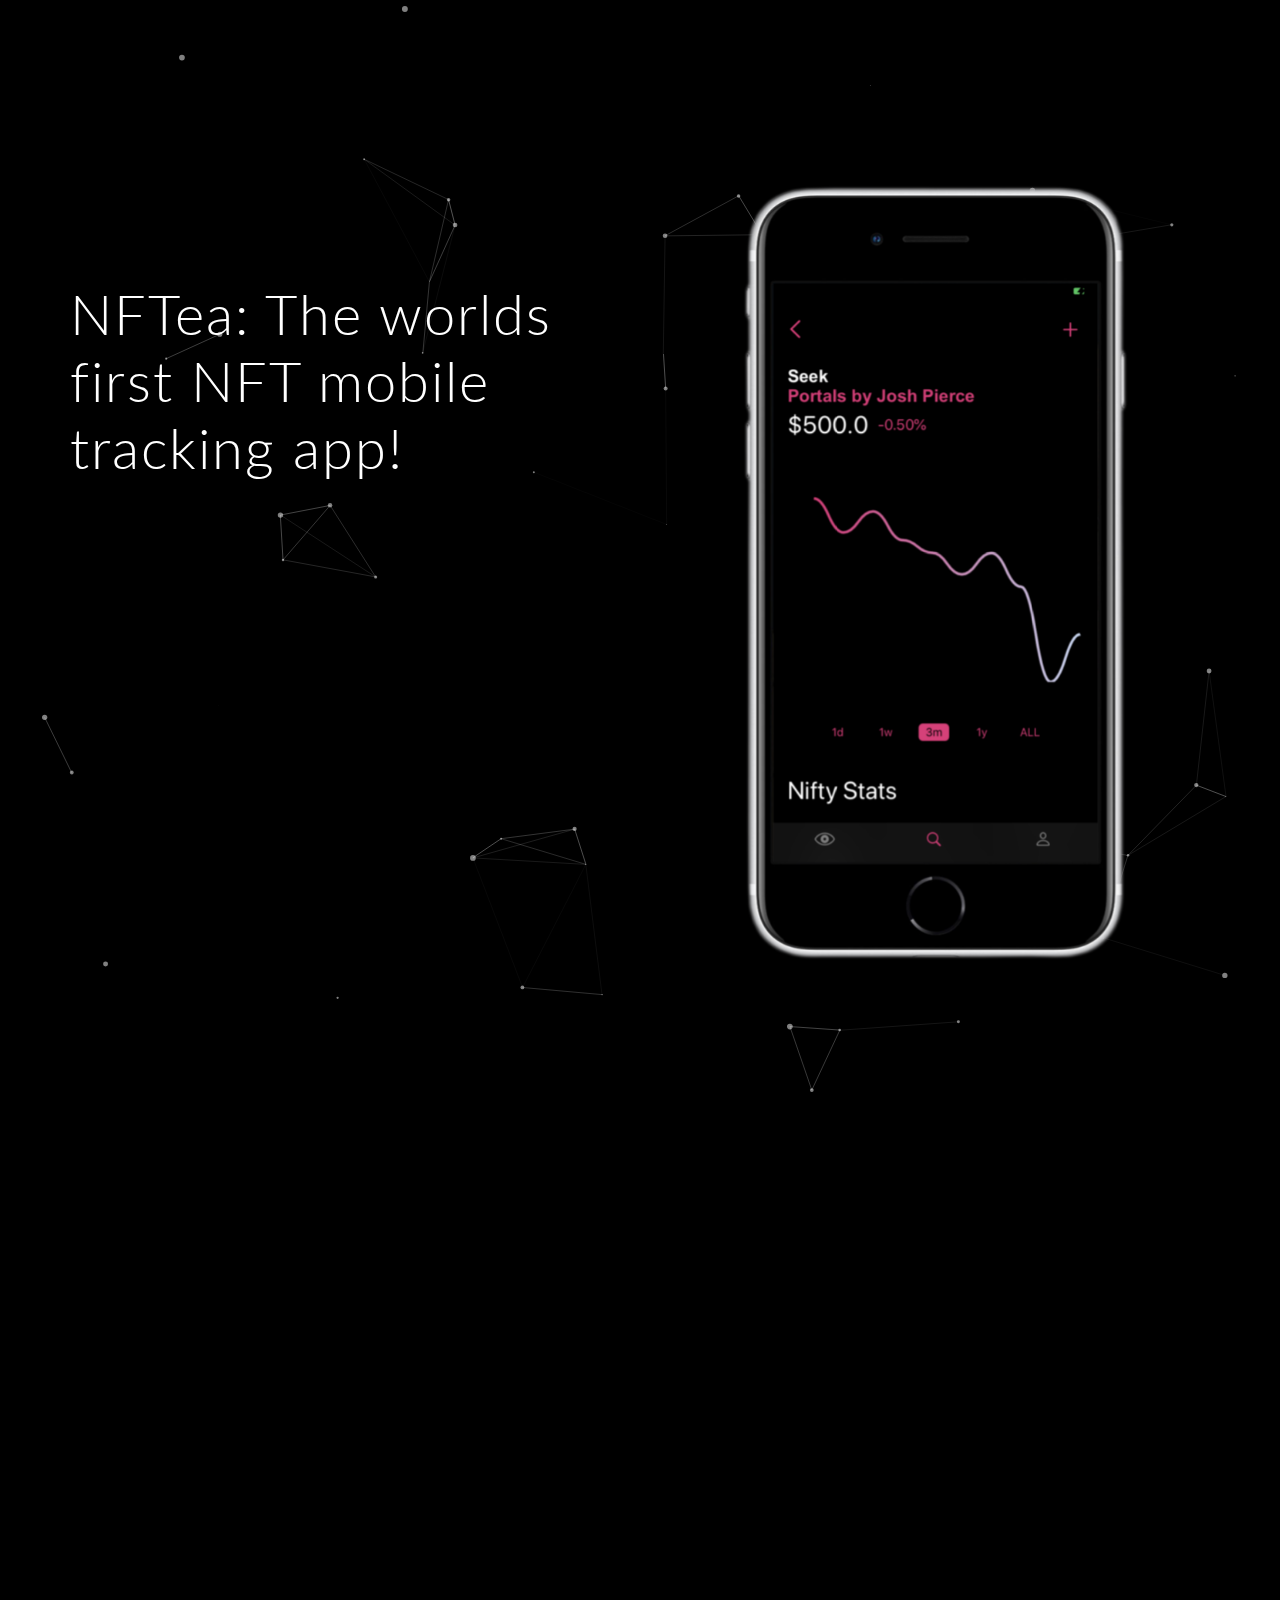
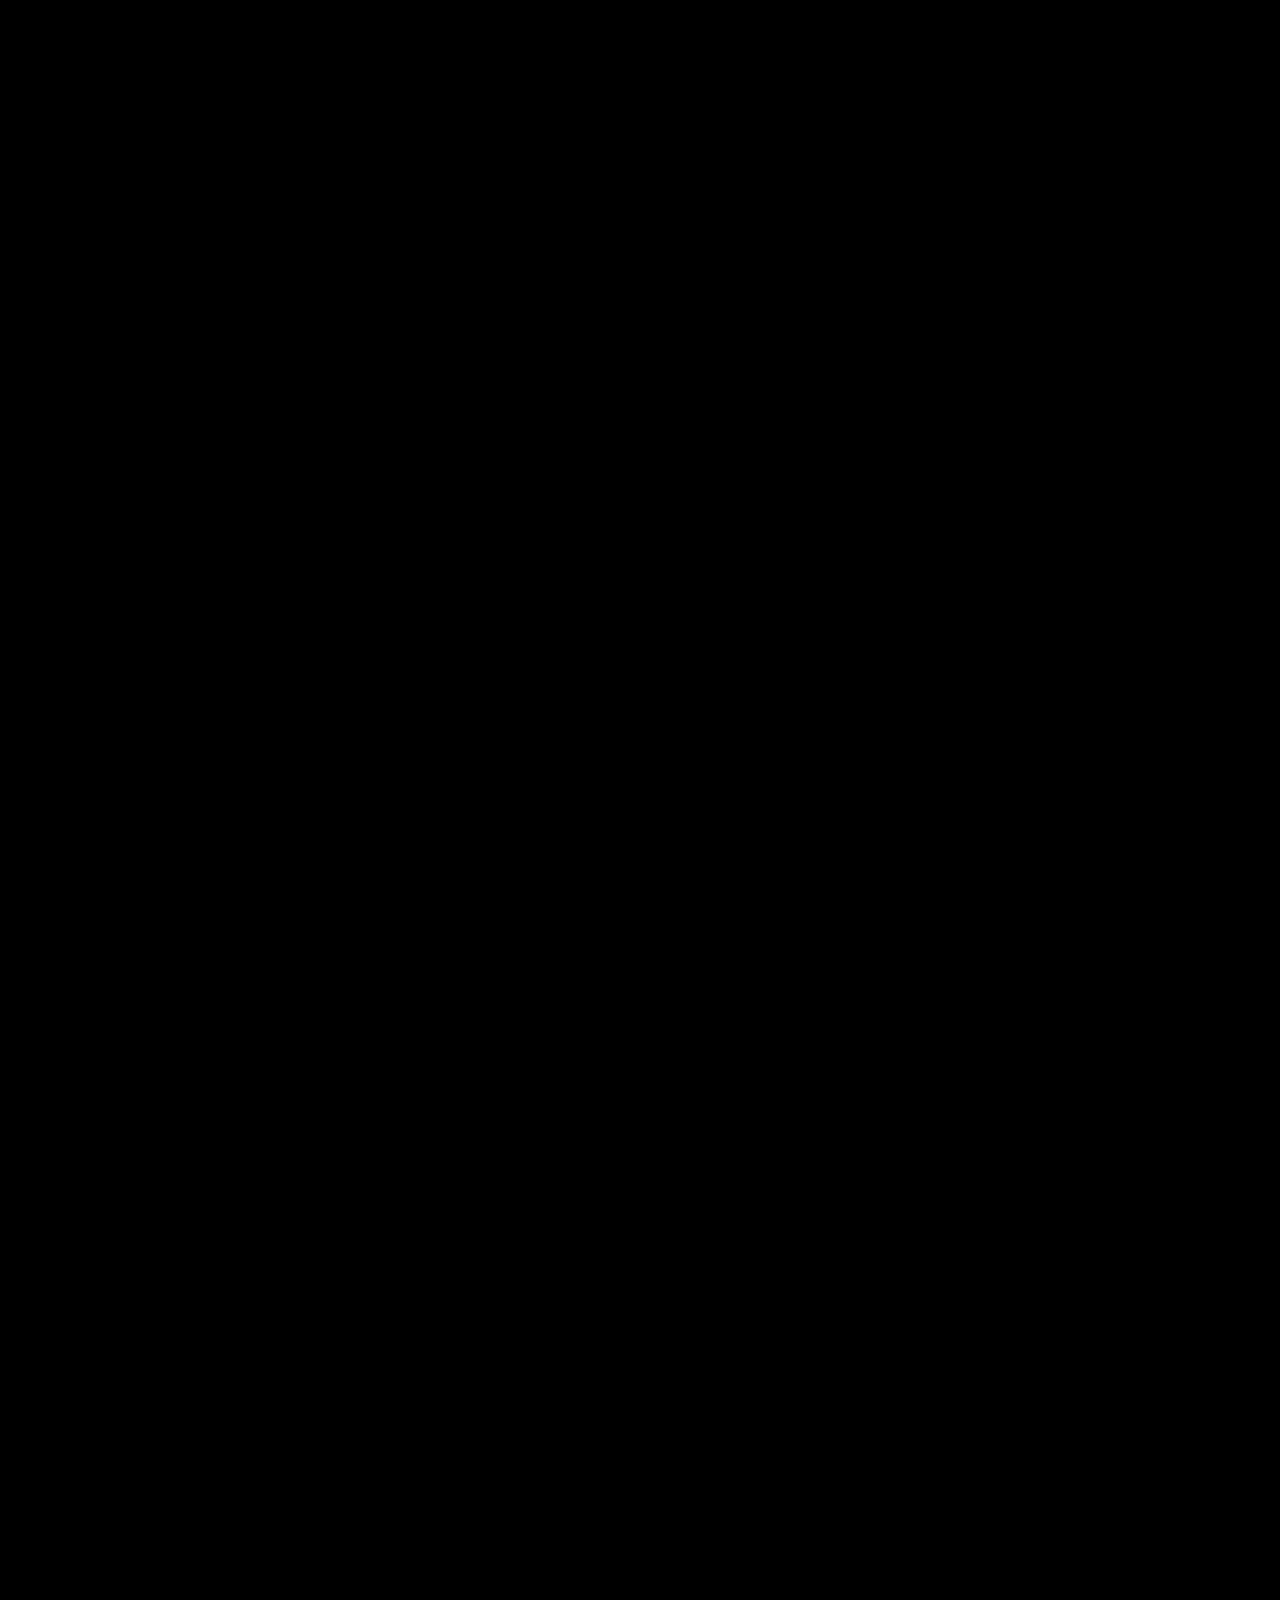
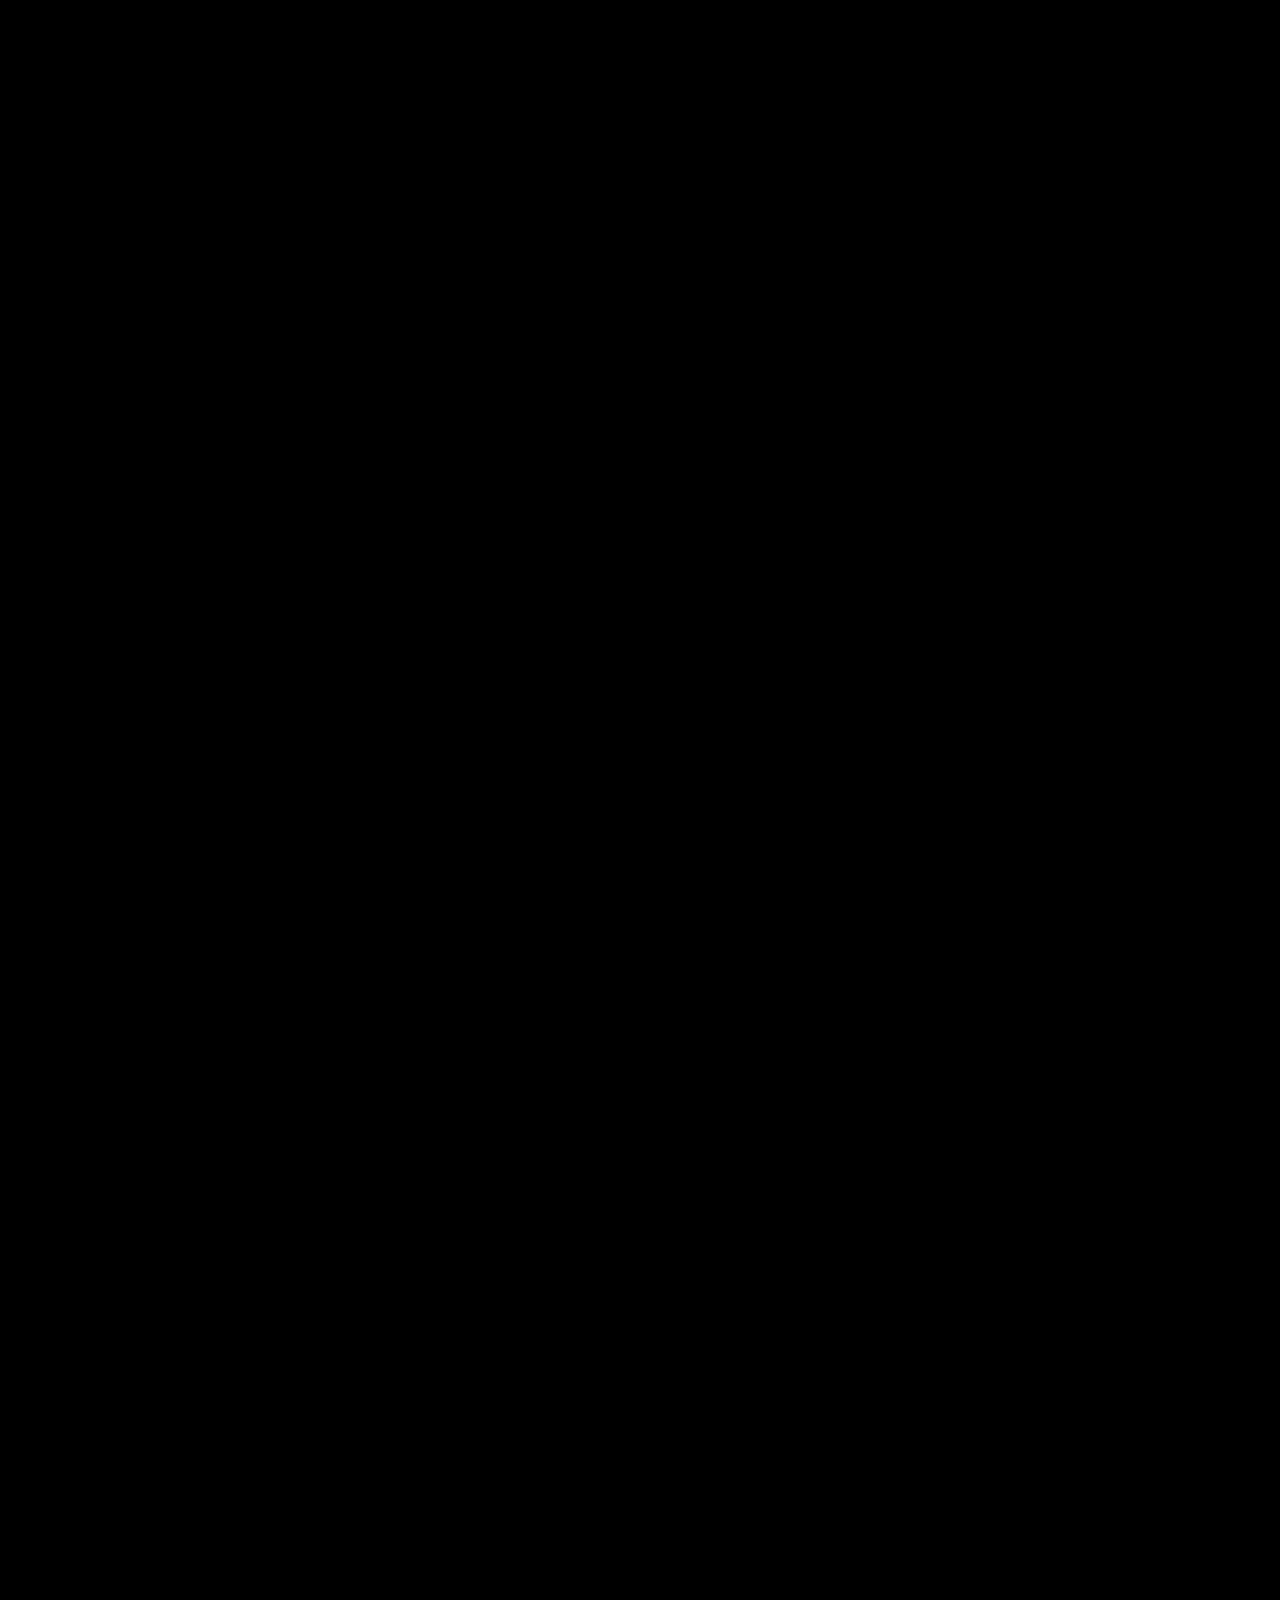
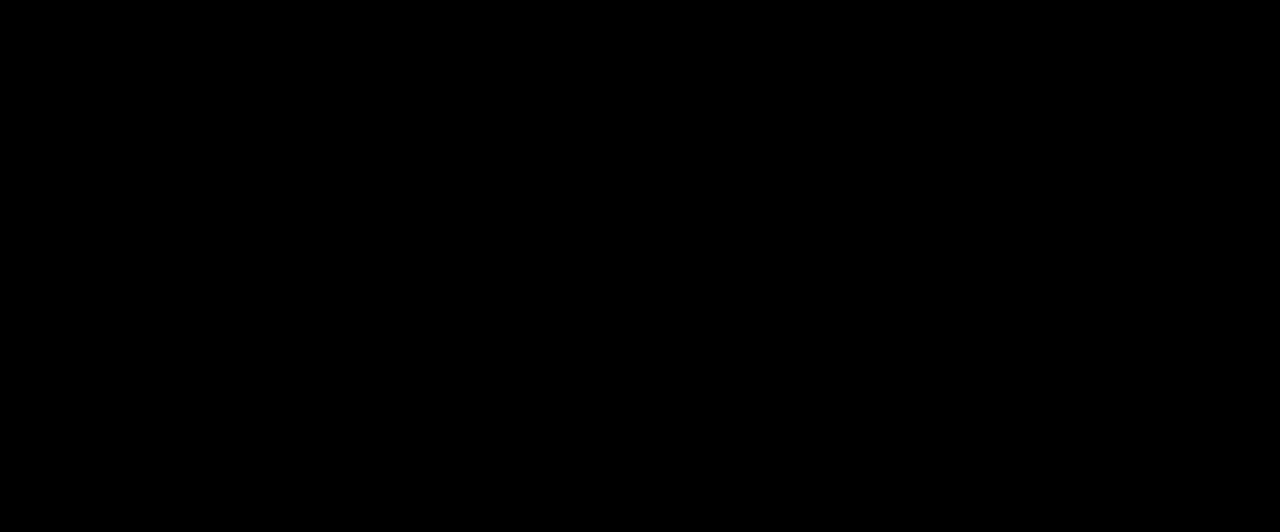
==== index.html @ 682e665e "Initial landing page upload." ====
<!DOCTYPE html>
<html>
	
	<head>
		<meta charset="utf-8">
		<meta http-equiv="X-UA-Compatible" content="IE=edge">
		<meta name="viewport" content="width=device-width, initial-scale=1">
		<!-- The above 3 meta tags *must* come first in the head; any other head content must come *after* these tags -->
		
		<!-- Remove Tap Highlight on Windows Phone IE -->
        <meta name="msapplication-tap-highlight" content="no"/>
		
		<title>NFTea</title>
		 
		<!--======================================================
			CSS Stylesheets
		======================================================-->
		<link rel='stylesheet' type='text/css' href='bootstrap/css/bootstrap.min.css' >
		<link rel='stylesheet' type='text/css' href='css/animate.min.css' >
		<link rel='stylesheet' type='text/css' href='css/ionicons.min.css' >
		<link rel='stylesheet' type='text/css' href='css/linea.css' >
		<link rel='stylesheet' type='text/css' href='css/waves.min.css' >
		<link rel='stylesheet' type='text/css' href='css/owl.carousel.css' >
		<link rel='stylesheet' type='text/css' href='css/magnific-popup.css' >
		<link rel='stylesheet' type='text/css' href='css/style.css' >
	</head>
	
	<body>
		
		<!--======================================================
			Preloader
		======================================================-->
		<div id='preloader' >
			<div class='loader' >
				<img src='img/loader.gif' alt>
			</div> 
		</div>
		
		<!--======================================================
			Navbar
		======================================================-->
		<!-- <nav class='navbar navbar-fixed-top' >
			<div class='container' >
				
				<div class='navbar-header' >
					
					<button type='button' class='navbar-toggle collapsed' data-toggle='collapse' data-target='#nav-collapse' aria-expanded='false'>
						<span class='sr-only' >Toggle navigation</span>
						<span class='icon-bar' ></span>
						<span class='icon-bar' ></span>
						<span class='icon-bar' ></span>
					</button> -->
					
					<!-- <a href='#' class='navbar-brand' >
						<img class='logo-light' src='img/nftealogo.jpg' alt>
						<img class='logo-dark' src='img/nftealogo.jpg' alt>
					</a>
					
				</div>
				
				<div class='collapse navbar-collapse' id='nav-collapse' >
					
					<ul class='nav navbar-nav navbar-right' >
						
						<li class='active'>
							<a href='#intro' data-scroll>Home</a>
						</li>
						
						<li>
							<a href='#features-1' data-scroll>Features</a>
						</li>
						
						<li>
							<a href='#screenshots' data-scroll>Screenshots</a>
						</li>
						
						<li>
							<a href='#pricing' data-scroll>Pricing</a>
						</li>
						
						<li>
							<a href='#download' data-scroll>Download</a>
						</li>
						
						<li>
							<a href='#contact' data-scroll>Contact</a>
						</li>
						
					</ul>
					
				</div>
			</div>
		</nav> -->
		
		
		<!--======================================================
			Intro Section
		======================================================-->
		<section id='intro' class='main-section parallax' data-parallax='scroll' data-image-src='img/bg-main.jpg' >
			
			<!-- Particles Background -->
			<div id='particles' class='particle-bg' ></div>
			
			<div class='container' >
				<div class='row' >
					
					<div class='col-md-6' >
						
						<div class='intro-text' >
							
							<h1 class='wow fadeInUp' data-wow-delay='.2s' >
								NFTea: The worlds first NFT mobile tracking app!
						 	</h1>

						 	
							
						</div>


					</div>
					
					
					<div class='col-md-6' >
						
						<div class='mockup' >
							<img src='img/nfteagraph1.png' class='front wow fadeInDown' data-wow-duration='.7s' data-wow-delay='1.6s' alt>
						</div>
						
					</div>
					
				</div>
			</div>
		</section>
		
		<!--======================================================
			Mockup Section
		======================================================-->
		
		<section id='features-1' class='mockup-section' >
			<div class='container' >
				<div class='row' >
					
					<div class='col-md-7' >
						
						<div class='screens-mockup' >
							<img class='phone wow fadeInUp' data-wow-duration='.8s' data-wow-delay='.2s' src='img/nfteagraph2.png' alt>

						</div>
						
					</div>
					
					<div class='col-md-5' >
						
						<div class='mockup-text' >
														
							<h2 class='wow fadeInUp' data-wow-delay='.4s' >NFT Statistcs</h2>
							
							<p class='wow fadeInUp' data-wow-delay='.6s' >
								 Track the prices of your favorite NFTs 
							</p>
							
							
						</div>
						
					</div>
					
				</div>
			</div>
		</section>
		
		<!--======================================================
			Mockups Section 2
		======================================================-->
		<section id='features-2' class='mockup-section section-2' >
			<div class='container' >
				<div class='row' >
					
					<div class='col-md-7 col-md-push-5' >
						
						<div class='mockup-shadow' >
							<img class='phone wow fadeInDown' data-wow-delay='.2s' data-wow-offset='200' data-wow-duration='1.2s' src='img/nfteawatchlist.png' alt>
						</div>
						
					</div>
					<div class='col-md-5 col-md-pull-7' >
						
						<div class='mockup-text' >
														
							<h2 class='wow fadeInUp' data-wow-delay='.4s' >Watchlist</h2>
							
							<p class='wow fadeInUp' data-wow-delay='.6s' >		
								Add your favorite NFTs to your watchlist , to ensure that you never lose track of them again
							</p>
							
							
						</div>
						
					</div>
				</div>
			</div>
		</section>
		
		<!--======================================================
			Features Section
		======================================================-->
<!-- 				
				<div class='section-header text-center' >
				</div>
				
				<div class='row' >
					
					<div class='col-md-4' >
						<div class='col-features text-right' >
							
							
							
						
							
						</div>
					</div>
					
					<div class='col-md-4' >
						
						<div class='mockup wow fadeInUp' data-wow-delay='.2s' >
						</div>
						
					</div>
					
					<div class='col-md-4' >
						<div class='col-features text-left' >
							
		
							
						
							
						</div>
					</div>
				</div>
			</div>
		</section>
		 -->
		<!--======================================================
			Screenshots Section
		======================================================-->
		<!-- <section id='screenshots' class='screenshots-section' >
			<div class='container' >
				
				<div class='section-header text-center' >
					<h2 class='wow fadeInUp' data-wow-delay='.2s' >Screenshots</h2>
					<p class='wow fadeInUp' data-wow-delay='.4s' >
						Check how this app looks like, it’s modern and cool
					</p>
				</div>
				
				<ul class='screenshots-slider wow fadeInRight' data-wow-delay='.6s' >
					
					<li>
						<figure>
							<img src='img/screens/1.jpg' alt>
							<div class='overlay' >
								<a href='img/screens/1.jpg' class='view-btn' ></a>
							</div>
						</figure>
					</li>
					
					<li>
						<figure>
							<img src='img/screens/2.jpg' alt>
							<div class='overlay' >
								<a href='img/screens/2.jpg' class='view-btn' ></a>
							</div>
						</figure>
					</li>
					
					<li>
						<figure>
							<img src='img/screens/3.jpg' alt>
							<div class='overlay' >
								<a href='img/screens/3.jpg' class='view-btn' ></a>
							</div>
						</figure>
					</li>
					
					<li>
						<figure>
							<img src='img/screens/4.jpg' alt>
							<div class='overlay' >
								<a href='img/screens/4.jpg' class='view-btn' ></a>
							</div>
						</figure>
					</li>
					
					<li>
						<figure>
							<img src='img/screens/5.jpg' alt>
							<div class='overlay' >
								<a href='img/screens/5.jpg' class='view-btn' ></a>
							</div>
						</figure>
					</li>
					
					<li>
						<figure>
							<img src='img/screens/6.jpg' alt>
							<div class='overlay' >
								<a href='img/screens/6.jpg' class='view-btn' ></a>
							</div>
						</figure>
					</li>
					
				</ul>
			</div>
		</section> -->
		
		<!--======================================================
			Video Section
		======================================================-->
		<!-- <section id='video' class='video-section parallax' data-parallax='scroll' data-image-src='img/bg-mockup.jpg' >
			<div class='container' >
				<div class='row' >
					<div class='col-md-4 col-sm-6' >
						
						<div class='watch-video' >
							
							<a href='https://www.youtube.com/watch?v=0pXYp72dwl0' class='play-btn wow bounceIn' data-wow-delay='.2s' >
								<img src='img/play-btn.png' alt>
							</a>
							
							<h4 class='font-alt wow fadeInUp' data-wow-delay='.4s' >Watch Video</h4>
							
							<p class='wow fadeInUp' data-wow-delay='.6s' >
								Lorem ipsum dolor sit amet, consectetur adipisicing elit, sed do eiusmod tempor incididunt ut labore et dolore magna aliqua.
							</p>
						
						</div>
						
					</div>
				</div>
			</div>
		</section>
		 -->
		
		<!--======================================================
			More Features Section
		======================================================-->
		<section id='features-4' class='features-2-section' >
			<div class='container' >
				
				<div class='section-header text-center' >
					<h2 class='wow fadeInUp' data-wow-delay='.2s' >More Features</h2>
					<p class='wow fadeInUp' data-wow-delay='.4s' >We've got a lot of features, here are some more</p>
				</div>
				
				<div class='row' >
					<div class='col-md-4' >
						
						<div class='icon-feature wow fadeInUp' data-wow-delay='.2s' >
						
							
							<div class='content' >
								<h4>NFT directory</h4>
								<p>
									Browse the NFT directory for a complete list of trackable NFTs						
								</p>
							</div>
							
						</div>
						
					</div>
					<div class='col-md-4' >
						
						<div class='icon-feature wow fadeInUp' data-wow-delay='.4s' >
							
						
							
							<div class='content' >
								<h4>NFT Price history</h4>
								<p>
								Using the graph you can view NFT price history since the first time it was minted
								</p>
							</div>
							
						</div>
					</div>
					
					<div class='col-md-4' >
						
						<div class='icon-feature wow fadeInUp' data-wow-delay='.6s' >
							
						
							
							<div class='content' >
								<h4>Account Creation</h4>
								<p>
									In seconds you'll be browsing and viewing your favorite NFTs price data
								</p>
							</div>
							
						</div>
					</div>
				</div>
				
				
				
				<div class='mockup' >
					<img class='shadow wow zoomIn animated' src='img/nftealogo.jpg' alt>
					<img class='phone wow fadeInDown animated' src='img/nftealogo.jpg' alt>
				</div>
				
			</div>
		</section>
		
		<!--======================================================
			Contact Section
		======================================================-->
		<section id='contact' class='contact-section' >
			<div class='container' >
				
				<div class='section-header text-center' >
					<h2 class='wow fadeInUp' data-wow-delay='.2s' >Join the mailing list!</h2>
				</div>
				
				<div class='row' >
					<div class='col-md-8 col-md-offset-2' >
						
						<form id='contact-form' name='contactForm' class='contact-form' data-toggle='validator' >
							
							<div id='contact-form-result' ></div>
							
							<div class='row' >
								<div class='col-md-6' >
									
									<div class='form-group' >
										<input type='text' class='form-control wow fadeInUp' data-wow-delay='.4s' name='name' placeholder='Name' required>
										<div class='help-block with-errors' ></div>
									</div>
								
								</div>
								<div class='col-md-6' >
									
									<div class='form-group' >
										<input type='email' class='form-control wow fadeInUp' data-wow-delay='.5s' name='email' placeholder='Email' required>
										<div class='help-block with-errors' ></div>
									</div>
								
								</div>
							</div>
							
							<div class='form-group' >
								<input type='text' class='form-control wow fadeInUp' data-wow-delay='.6s' name='subject' placeholder='Subject' required>
								<div class='help-block with-errors' ></div>
							</div>
							
							<div class='form-group' >
								<textarea class='form-control wow fadeInUp' data-wow-delay='.8s' name='message' placeholder='Message' rows='5' required></textarea>
								<div class='help-block with-errors' ></div>
							</div>
							
							<div class='form-group text-center' >
								<button type='submit' class='btn-custom wow fadeInUp' data-wow-delay='1s' >
									JOIN
								</button>
							</div>
							
						</form>
					</div>
				</div>
			</div>
		</section>
		

		
		<!--======================================================
			JavaScript Files
		======================================================-->
		<script src='js/jquery.min.js' ></script>
		<script src='bootstrap/js/bootstrap.min.js' ></script>
		<script src='js/jquery.magnific-popup.min.js' ></script>
		<script src='js/jquery.ajaxchimp.min.js' ></script>
		<script src='js/parallax.min.js' ></script>
		<script src='js/particles.min.js' ></script>
		<script src='js/waves.min.js' ></script>
		<script src='js/owl.carousel.min.js' ></script>
		<script src='js/wow.min.js' ></script>
		<script src='js/validator.min.js' ></script>
		<script src='js/smooth-scroll.min.js' ></script>
		<script src='js/script.js' ></script>
	</body>
</html>
---- css/linea.css ----
@charset "UTF-8";

@font-face {
  font-family: "linea";
  src:url("../fonts/linea.eot");
  src:url("../fonts/linea.eot?#iefix") format("embedded-opentype"),
    url("../fonts/linea.woff") format("woff"),
    url("../fonts/linea.ttf") format("truetype"),
    url("../fonts/linea.svg#linea") format("svg");
  font-weight: normal;
  font-style: normal;

}

[data-icon]:before {
  font-family: "linea" !important;
  content: attr(data-icon);
  font-style: normal !important;
  font-weight: normal !important;
  font-variant: normal !important;
  text-transform: none !important;
  speak: none;
  line-height: 1;
  -webkit-font-smoothing: antialiased;
  -moz-osx-font-smoothing: grayscale;
}

[class^="icon-"]:before,
[class*=" icon-"]:before {
  font-family: "linea" !important;
  font-style: normal !important;
  font-weight: normal !important;
  font-variant: normal !important;
  text-transform: none !important;
  speak: none;
  line-height: 1;
  -webkit-font-smoothing: antialiased;
  -moz-osx-font-smoothing: grayscale;
}

.icon-basic-accelerator:before {
  content: "a";
}
.icon-basic-alarm:before {
  content: "b";
}
.icon-basic-anchor:before {
  content: "c";
}
.icon-basic-anticlockwise:before {
  content: "d";
}
.icon-basic-archive:before {
  content: "e";
}
.icon-basic-archive-full:before {
  content: "f";
}
.icon-basic-ban:before {
  content: "g";
}
.icon-basic-battery-charge:before {
  content: "h";
}
.icon-basic-battery-empty:before {
  content: "i";
}
.icon-basic-battery-full:before {
  content: "j";
}
.icon-basic-battery-half:before {
  content: "k";
}
.icon-basic-bolt:before {
  content: "l";
}
.icon-basic-book:before {
  content: "m";
}
.icon-basic-book-pen:before {
  content: "n";
}
.icon-basic-book-pencil:before {
  content: "o";
}
.icon-basic-bookmark:before {
  content: "p";
}
.icon-basic-calculator:before {
  content: "q";
}
.icon-basic-calendar:before {
  content: "r";
}
.icon-basic-cards-diamonds:before {
  content: "s";
}
.icon-basic-cards-hearts:before {
  content: "t";
}
.icon-basic-case:before {
  content: "u";
}
.icon-basic-chronometer:before {
  content: "v";
}
.icon-basic-clessidre:before {
  content: "w";
}
.icon-basic-clock:before {
  content: "x";
}
.icon-basic-clockwise:before {
  content: "y";
}
.icon-basic-cloud:before {
  content: "z";
}
.icon-basic-clubs:before {
  content: "A";
}
.icon-basic-compass:before {
  content: "B";
}
.icon-basic-cup:before {
  content: "C";
}
.icon-basic-diamonds:before {
  content: "D";
}
.icon-basic-display:before {
  content: "E";
}
.icon-basic-download:before {
  content: "F";
}
.icon-basic-exclamation:before {
  content: "G";
}
.icon-basic-eye:before {
  content: "H";
}
.icon-basic-eye-closed:before {
  content: "I";
}
.icon-basic-female:before {
  content: "J";
}
.icon-basic-flag1:before {
  content: "K";
}
.icon-basic-flag2:before {
  content: "L";
}
.icon-basic-floppydisk:before {
  content: "M";
}
.icon-basic-folder:before {
  content: "N";
}
.icon-basic-folder-multiple:before {
  content: "O";
}
.icon-basic-gear:before {
  content: "P";
}
.icon-basic-geolocalize-01:before {
  content: "Q";
}
.icon-basic-geolocalize-05:before {
  content: "R";
}
.icon-basic-globe:before {
  content: "S";
}
.icon-basic-gunsight:before {
  content: "T";
}
.icon-basic-hammer:before {
  content: "U";
}
.icon-basic-headset:before {
  content: "V";
}
.icon-basic-heart:before {
  content: "W";
}
.icon-basic-heart-broken:before {
  content: "X";
}
.icon-basic-helm:before {
  content: "Y";
}
.icon-basic-home:before {
  content: "Z";
}
.icon-basic-info:before {
  content: "0";
}
.icon-basic-ipod:before {
  content: "1";
}
.icon-basic-joypad:before {
  content: "2";
}
.icon-basic-key:before {
  content: "3";
}
.icon-basic-keyboard:before {
  content: "4";
}
.icon-basic-laptop:before {
  content: "5";
}
.icon-basic-life-buoy:before {
  content: "6";
}
.icon-basic-lightbulb:before {
  content: "7";
}
.icon-basic-link:before {
  content: "8";
}
.icon-basic-lock:before {
  content: "9";
}
.icon-basic-lock-open:before {
  content: "!";
}
.icon-basic-magic-mouse:before {
  content: "\"";
}
.icon-basic-magnifier:before {
  content: "#";
}
.icon-basic-magnifier-minus:before {
  content: "$";
}
.icon-basic-magnifier-plus:before {
  content: "%";
}
.icon-basic-mail:before {
  content: "&";
}
.icon-basic-mail-multiple:before {
  content: "'";
}
.icon-basic-mail-open:before {
  content: "(";
}
.icon-basic-mail-open-text:before {
  content: ")";
}
.icon-basic-male:before {
  content: "*";
}
.icon-basic-map:before {
  content: "+";
}
.icon-basic-message:before {
  content: ",";
}
.icon-basic-message-multiple:before {
  content: "-";
}
.icon-basic-message-txt:before {
  content: ".";
}
.icon-basic-mixer2:before {
  content: "/";
}
.icon-basic-mouse:before {
  content: ":";
}
.icon-basic-notebook:before {
  content: ";";
}
.icon-basic-notebook-pen:before {
  content: "<";
}
.icon-basic-notebook-pencil:before {
  content: "=";
}
.icon-basic-paperplane:before {
  content: ">";
}
.icon-basic-pencil-ruler:before {
  content: "?";
}
.icon-basic-pencil-ruler-pen:before {
  content: "@";
}
.icon-basic-photo:before {
  content: "[";
}
.icon-basic-picture:before {
  content: "]";
}
.icon-basic-picture-multiple:before {
  content: "^";
}
.icon-basic-pin1:before {
  content: "_";
}
.icon-basic-pin2:before {
  content: "`";
}
.icon-basic-postcard:before {
  content: "{";
}
.icon-basic-postcard-multiple:before {
  content: "|";
}
.icon-basic-printer:before {
  content: "}";
}
.icon-basic-question:before {
  content: "~";
}
.icon-basic-rss:before {
  content: "\\";
}
.icon-basic-server:before {
  content: "\e000";
}
.icon-basic-server2:before {
  content: "\e001";
}
.icon-basic-server-cloud:before {
  content: "\e002";
}
.icon-basic-server-download:before {
  content: "\e003";
}
.icon-basic-server-upload:before {
  content: "\e004";
}
.icon-basic-settings:before {
  content: "\e005";
}
.icon-basic-share:before {
  content: "\e006";
}
.icon-basic-sheet:before {
  content: "\e007";
}
.icon-basic-sheet-multiple:before {
  content: "\e008";
}
.icon-basic-sheet-pen:before {
  content: "\e009";
}
.icon-basic-sheet-pencil:before {
  content: "\e00a";
}
.icon-basic-sheet-txt:before {
  content: "\e00b";
}
.icon-basic-signs:before {
  content: "\e00c";
}
.icon-basic-smartphone:before {
  content: "\e00d";
}
.icon-basic-spades:before {
  content: "\e00e";
}
.icon-basic-spread:before {
  content: "\e00f";
}
.icon-basic-spread-bookmark:before {
  content: "\e010";
}
.icon-basic-spread-text:before {
  content: "\e011";
}
.icon-basic-spread-text-bookmark:before {
  content: "\e012";
}
.icon-basic-star:before {
  content: "\e013";
}
.icon-basic-tablet:before {
  content: "\e014";
}
.icon-basic-target:before {
  content: "\e015";
}
.icon-basic-todo:before {
  content: "\e016";
}
.icon-basic-todo-pen:before {
  content: "\e017";
}
.icon-basic-todo-pencil:before {
  content: "\e018";
}
.icon-basic-todo-txt:before {
  content: "\e019";
}
.icon-basic-todolist-pen:before {
  content: "\e01a";
}
.icon-basic-todolist-pencil:before {
  content: "\e01b";
}
.icon-basic-trashcan:before {
  content: "\e01c";
}
.icon-basic-trashcan-full:before {
  content: "\e01d";
}
.icon-basic-trashcan-refresh:before {
  content: "\e01e";
}
.icon-basic-trashcan-remove:before {
  content: "\e01f";
}
.icon-basic-upload:before {
  content: "\e020";
}
.icon-basic-usb:before {
  content: "\e021";
}
.icon-basic-video:before {
  content: "\e022";
}
.icon-basic-watch:before {
  content: "\e023";
}
.icon-basic-webpage:before {
  content: "\e024";
}
.icon-basic-webpage-img-txt:before {
  content: "\e025";
}
.icon-basic-webpage-multiple:before {
  content: "\e026";
}
.icon-basic-webpage-txt:before {
  content: "\e027";
}
.icon-basic-world:before {
  content: "\e028";
}
.icon-ecommerce-bag:before {
  content: "\e029";
}
.icon-ecommerce-bag-check:before {
  content: "\e02a";
}
.icon-ecommerce-bag-cloud:before {
  content: "\e02b";
}
.icon-ecommerce-bag-download:before {
  content: "\e02c";
}
.icon-ecommerce-bag-minus:before {
  content: "\e02d";
}
.icon-ecommerce-bag-plus:before {
  content: "\e02e";
}
.icon-ecommerce-bag-refresh:before {
  content: "\e02f";
}
.icon-ecommerce-bag-remove:before {
  content: "\e030";
}
.icon-ecommerce-bag-search:before {
  content: "\e031";
}
.icon-ecommerce-bag-upload:before {
  content: "\e032";
}
.icon-ecommerce-banknote:before {
  content: "\e033";
}
.icon-ecommerce-banknotes:before {
  content: "\e034";
}
.icon-ecommerce-basket:before {
  content: "\e035";
}
.icon-ecommerce-basket-check:before {
  content: "\e036";
}
.icon-ecommerce-basket-cloud:before {
  content: "\e037";
}
.icon-ecommerce-basket-download:before {
  content: "\e038";
}
.icon-ecommerce-basket-minus:before {
  content: "\e039";
}
.icon-ecommerce-basket-plus:before {
  content: "\e03a";
}
.icon-ecommerce-basket-refresh:before {
  content: "\e03b";
}
.icon-ecommerce-basket-remove:before {
  content: "\e03c";
}
.icon-ecommerce-basket-search:before {
  content: "\e03d";
}
.icon-ecommerce-basket-upload:before {
  content: "\e03e";
}
.icon-ecommerce-bath:before {
  content: "\e03f";
}
.icon-ecommerce-cart:before {
  content: "\e040";
}
.icon-ecommerce-cart-check:before {
  content: "\e041";
}
.icon-ecommerce-cart-cloud:before {
  content: "\e042";
}
.icon-ecommerce-cart-content:before {
  content: "\e043";
}
.icon-ecommerce-cart-download:before {
  content: "\e044";
}
.icon-ecommerce-cart-minus:before {
  content: "\e045";
}
.icon-ecommerce-cart-plus:before {
  content: "\e046";
}
.icon-ecommerce-cart-refresh:before {
  content: "\e047";
}
.icon-ecommerce-cart-remove:before {
  content: "\e048";
}
.icon-ecommerce-cart-search:before {
  content: "\e049";
}
.icon-ecommerce-cart-upload:before {
  content: "\e04a";
}
.icon-ecommerce-cent:before {
  content: "\e04b";
}
.icon-ecommerce-colon:before {
  content: "\e04c";
}
.icon-ecommerce-creditcard:before {
  content: "\e04d";
}
.icon-ecommerce-diamond:before {
  content: "\e04e";
}
.icon-ecommerce-dollar:before {
  content: "\e04f";
}
.icon-ecommerce-euro:before {
  content: "\e050";
}
.icon-ecommerce-franc:before {
  content: "\e051";
}
.icon-ecommerce-gift:before {
  content: "\e052";
}
.icon-ecommerce-graph1:before {
  content: "\e053";
}
.icon-ecommerce-graph2:before {
  content: "\e054";
}
.icon-ecommerce-graph3:before {
  content: "\e055";
}
.icon-ecommerce-graph-decrease:before {
  content: "\e056";
}
.icon-ecommerce-graph-increase:before {
  content: "\e057";
}
.icon-ecommerce-guarani:before {
  content: "\e058";
}
.icon-ecommerce-kips:before {
  content: "\e059";
}
.icon-ecommerce-lira:before {
  content: "\e05a";
}
.icon-ecommerce-megaphone:before {
  content: "\e05b";
}
.icon-ecommerce-money:before {
  content: "\e05c";
}
.icon-ecommerce-naira:before {
  content: "\e05d";
}
.icon-ecommerce-pesos:before {
  content: "\e05e";
}
.icon-ecommerce-pound:before {
  content: "\e05f";
}
.icon-ecommerce-receipt:before {
  content: "\e060";
}
.icon-ecommerce-receipt-bath:before {
  content: "\e061";
}
.icon-ecommerce-receipt-cent:before {
  content: "\e062";
}
.icon-ecommerce-receipt-dollar:before {
  content: "\e063";
}
.icon-ecommerce-receipt-euro:before {
  content: "\e064";
}
.icon-ecommerce-receipt-franc:before {
  content: "\e065";
}
.icon-ecommerce-receipt-guarani:before {
  content: "\e066";
}
.icon-ecommerce-receipt-kips:before {
  content: "\e067";
}
.icon-ecommerce-receipt-lira:before {
  content: "\e068";
}
.icon-ecommerce-receipt-naira:before {
  content: "\e069";
}
.icon-ecommerce-receipt-pesos:before {
  content: "\e06a";
}
.icon-ecommerce-receipt-pound:before {
  content: "\e06b";
}
.icon-ecommerce-receipt-rublo:before {
  content: "\e06c";
}
.icon-ecommerce-receipt-rupee:before {
  content: "\e06d";
}
.icon-ecommerce-receipt-tugrik:before {
  content: "\e06e";
}
.icon-ecommerce-receipt-won:before {
  content: "\e06f";
}
.icon-ecommerce-receipt-yen:before {
  content: "\e070";
}
.icon-ecommerce-receipt-yen2:before {
  content: "\e071";
}
.icon-ecommerce-recept-colon:before {
  content: "\e072";
}
.icon-ecommerce-rublo:before {
  content: "\e073";
}
.icon-ecommerce-rupee:before {
  content: "\e074";
}
.icon-ecommerce-safe:before {
  content: "\e075";
}
.icon-ecommerce-sale:before {
  content: "\e076";
}
.icon-ecommerce-sales:before {
  content: "\e077";
}
.icon-ecommerce-ticket:before {
  content: "\e078";
}
.icon-ecommerce-tugriks:before {
  content: "\e079";
}
.icon-ecommerce-wallet:before {
  content: "\e07a";
}
.icon-ecommerce-won:before {
  content: "\e07b";
}
.icon-ecommerce-yen:before {
  content: "\e07c";
}
.icon-ecommerce-yen2:before {
  content: "\e07d";
}
.icon-music-beginning-button:before {
  content: "\e029";
}
.icon-music-bell:before {
  content: "\e02a";
}
.icon-music-cd:before {
  content: "\e02b";
}
.icon-music-diapason:before {
  content: "\e02c";
}
.icon-music-eject-button:before {
  content: "\e02d";
}
.icon-music-end-button:before {
  content: "\e02e";
}
.icon-music-fastforward-button:before {
  content: "\e02f";
}
.icon-music-headphones:before {
  content: "\e030";
}
.icon-music-ipod:before {
  content: "\e031";
}
.icon-music-loudspeaker:before {
  content: "\e032";
}
.icon-music-microphone:before {
  content: "\e033";
}
.icon-music-microphone-old:before {
  content: "\e034";
}
.icon-music-mixer:before {
  content: "\e035";
}
.icon-music-mute:before {
  content: "\e036";
}
.icon-music-note-multiple:before {
  content: "\e037";
}
.icon-music-note-single:before {
  content: "\e038";
}
.icon-music-pause-button:before {
  content: "\e039";
}
.icon-music-play-button:before {
  content: "\e03a";
}
.icon-music-playlist:before {
  content: "\e03b";
}
.icon-music-radio-ghettoblaster:before {
  content: "\e03c";
}
.icon-music-radio-portable:before {
  content: "\e03d";
}
.icon-music-record:before {
  content: "\e03e";
}
.icon-music-recordplayer:before {
  content: "\e03f";
}
.icon-music-repeat-button:before {
  content: "\e040";
}
.icon-music-rewind-button:before {
  content: "\e041";
}
.icon-music-shuffle-button:before {
  content: "\e042";
}
.icon-music-stop-button:before {
  content: "\e043";
}
.icon-music-tape:before {
  content: "\e044";
}
.icon-music-volume-down:before {
  content: "\e045";
}
.icon-music-volume-up:before {
  content: "\e046";
}
.icon-ecommerce-bag:before {
  content: "\e047";
}
.icon-ecommerce-bag-check:before {
  content: "\e048";
}
.icon-ecommerce-bag-cloud:before {
  content: "\e049";
}
.icon-ecommerce-bag-download:before {
  content: "\e04a";
}
.icon-ecommerce-bag-minus:before {
  content: "\e04b";
}
.icon-ecommerce-bag-plus:before {
  content: "\e04c";
}
.icon-ecommerce-bag-refresh:before {
  content: "\e04d";
}
.icon-ecommerce-bag-remove:before {
  content: "\e04e";
}
.icon-ecommerce-bag-search:before {
  content: "\e04f";
}
.icon-ecommerce-bag-upload:before {
  content: "\e050";
}
.icon-ecommerce-banknote:before {
  content: "\e051";
}
.icon-ecommerce-banknotes:before {
  content: "\e052";
}
.icon-ecommerce-basket:before {
  content: "\e053";
}
.icon-ecommerce-basket-check:before {
  content: "\e054";
}
.icon-ecommerce-basket-cloud:before {
  content: "\e055";
}
.icon-ecommerce-basket-download:before {
  content: "\e056";
}
.icon-ecommerce-basket-minus:before {
  content: "\e057";
}
.icon-ecommerce-basket-plus:before {
  content: "\e058";
}
.icon-ecommerce-basket-refresh:before {
  content: "\e059";
}
.icon-ecommerce-basket-remove:before {
  content: "\e05a";
}
.icon-ecommerce-basket-search:before {
  content: "\e05b";
}
.icon-ecommerce-basket-upload:before {
  content: "\e05c";
}
.icon-ecommerce-bath:before {
  content: "\e05d";
}
.icon-ecommerce-cart:before {
  content: "\e05e";
}
.icon-ecommerce-cart-check:before {
  content: "\e05f";
}
.icon-ecommerce-cart-cloud:before {
  content: "\e060";
}
.icon-ecommerce-cart-content:before {
  content: "\e061";
}
.icon-ecommerce-cart-download:before {
  content: "\e062";
}
.icon-ecommerce-cart-minus:before {
  content: "\e063";
}
.icon-ecommerce-cart-plus:before {
  content: "\e064";
}
.icon-ecommerce-cart-refresh:before {
  content: "\e065";
}
.icon-ecommerce-cart-remove:before {
  content: "\e066";
}
.icon-ecommerce-cart-search:before {
  content: "\e067";
}
.icon-ecommerce-cart-upload:before {
  content: "\e068";
}
.icon-ecommerce-cent:before {
  content: "\e069";
}
.icon-ecommerce-colon:before {
  content: "\e06a";
}
.icon-ecommerce-creditcard:before {
  content: "\e06b";
}
.icon-ecommerce-diamond:before {
  content: "\e06c";
}
.icon-ecommerce-dollar:before {
  content: "\e06d";
}
.icon-ecommerce-euro:before {
  content: "\e06e";
}
.icon-ecommerce-franc:before {
  content: "\e06f";
}
.icon-ecommerce-gift:before {
  content: "\e070";
}
.icon-ecommerce-graph1:before {
  content: "\e071";
}
.icon-ecommerce-graph2:before {
  content: "\e072";
}
.icon-ecommerce-graph3:before {
  content: "\e073";
}
.icon-ecommerce-graph-decrease:before {
  content: "\e074";
}
.icon-ecommerce-graph-increase:before {
  content: "\e075";
}
.icon-ecommerce-guarani:before {
  content: "\e076";
}
.icon-ecommerce-kips:before {
  content: "\e077";
}
.icon-ecommerce-lira:before {
  content: "\e078";
}
.icon-ecommerce-megaphone:before {
  content: "\e079";
}
.icon-ecommerce-money:before {
  content: "\e07a";
}
.icon-ecommerce-naira:before {
  content: "\e07b";
}
.icon-ecommerce-pesos:before {
  content: "\e07c";
}
.icon-ecommerce-pound:before {
  content: "\e07d";
}
.icon-ecommerce-receipt:before {
  content: "\e07e";
}
.icon-ecommerce-receipt-bath:before {
  content: "\e07f";
}
.icon-ecommerce-receipt-cent:before {
  content: "\e080";
}
.icon-ecommerce-receipt-dollar:before {
  content: "\e081";
}
.icon-ecommerce-receipt-euro:before {
  content: "\e082";
}
.icon-ecommerce-receipt-franc:before {
  content: "\e083";
}
.icon-ecommerce-receipt-guarani:before {
  content: "\e084";
}
.icon-ecommerce-receipt-kips:before {
  content: "\e085";
}
.icon-ecommerce-receipt-lira:before {
  content: "\e086";
}
.icon-ecommerce-receipt-naira:before {
  content: "\e087";
}
.icon-ecommerce-receipt-pesos:before {
  content: "\e088";
}
.icon-ecommerce-receipt-pound:before {
  content: "\e089";
}
.icon-ecommerce-receipt-rublo:before {
  content: "\e08a";
}
.icon-ecommerce-receipt-rupee:before {
  content: "\e08b";
}
.icon-ecommerce-receipt-tugrik:before {
  content: "\e08c";
}
.icon-ecommerce-receipt-won:before {
  content: "\e08d";
}
.icon-ecommerce-receipt-yen:before {
  content: "\e08e";
}
.icon-ecommerce-receipt-yen2:before {
  content: "\e08f";
}
.icon-ecommerce-recept-colon:before {
  content: "\e090";
}
.icon-ecommerce-rublo:before {
  content: "\e091";
}
.icon-ecommerce-rupee:before {
  content: "\e092";
}
.icon-ecommerce-safe:before {
  content: "\e093";
}
.icon-ecommerce-sale:before {
  content: "\e094";
}
.icon-ecommerce-sales:before {
  content: "\e095";
}
.icon-ecommerce-ticket:before {
  content: "\e096";
}
.icon-ecommerce-tugriks:before {
  content: "\e097";
}
.icon-ecommerce-wallet:before {
  content: "\e098";
}
.icon-ecommerce-won:before {
  content: "\e099";
}
.icon-ecommerce-yen:before {
  content: "\e09a";
}
.icon-ecommerce-yen2:before {
  content: "\e09b";
}
---- css/waves.min.css ----
/*!
 * Waves v0.7.5
 * http://fian.my.id/Waves 
 * 
 * Copyright 2014-2016 Alfiana E. Sibuea and other contributors 
 * Released under the MIT license 
 * https://github.com/fians/Waves/blob/master/LICENSE 
 */.waves-effect{position:relative;cursor:pointer;display:inline-block;overflow:hidden;-webkit-user-select:none;-moz-user-select:none;-ms-user-select:none;user-select:none;-webkit-tap-highlight-color:transparent}.waves-effect .waves-ripple{position:absolute;border-radius:50%;width:100px;height:100px;margin-top:-50px;margin-left:-50px;opacity:0;background:rgba(0,0,0,.2);background:-webkit-radial-gradient(rgba(0,0,0,.2) 0,rgba(0,0,0,.3) 40%,rgba(0,0,0,.4) 50%,rgba(0,0,0,.5) 60%,rgba(255,255,255,0) 70%);background:-o-radial-gradient(rgba(0,0,0,.2) 0,rgba(0,0,0,.3) 40%,rgba(0,0,0,.4) 50%,rgba(0,0,0,.5) 60%,rgba(255,255,255,0) 70%);background:-moz-radial-gradient(rgba(0,0,0,.2) 0,rgba(0,0,0,.3) 40%,rgba(0,0,0,.4) 50%,rgba(0,0,0,.5) 60%,rgba(255,255,255,0) 70%);background:radial-gradient(rgba(0,0,0,.2) 0,rgba(0,0,0,.3) 40%,rgba(0,0,0,.4) 50%,rgba(0,0,0,.5) 60%,rgba(255,255,255,0) 70%);-webkit-transition:all .5s ease-out;-moz-transition:all .5s ease-out;-o-transition:all .5s ease-out;transition:all .5s ease-out;-webkit-transition-property:-webkit-transform,opacity;-moz-transition-property:-moz-transform,opacity;-o-transition-property:-o-transform,opacity;transition-property:transform,opacity;-webkit-transform:scale(0) translate(0,0);-moz-transform:scale(0) translate(0,0);-ms-transform:scale(0) translate(0,0);-o-transform:scale(0) translate(0,0);transform:scale(0) translate(0,0);pointer-events:none}.waves-effect.waves-light .waves-ripple{background:rgba(255,255,255,.4);background:-webkit-radial-gradient(rgba(255,255,255,.2) 0,rgba(255,255,255,.3) 40%,rgba(255,255,255,.4) 50%,rgba(255,255,255,.5) 60%,rgba(255,255,255,0) 70%);background:-o-radial-gradient(rgba(255,255,255,.2) 0,rgba(255,255,255,.3) 40%,rgba(255,255,255,.4) 50%,rgba(255,255,255,.5) 60%,rgba(255,255,255,0) 70%);background:-moz-radial-gradient(rgba(255,255,255,.2) 0,rgba(255,255,255,.3) 40%,rgba(255,255,255,.4) 50%,rgba(255,255,255,.5) 60%,rgba(255,255,255,0) 70%);background:radial-gradient(rgba(255,255,255,.2) 0,rgba(255,255,255,.3) 40%,rgba(255,255,255,.4) 50%,rgba(255,255,255,.5) 60%,rgba(255,255,255,0) 70%)}.waves-effect.waves-classic .waves-ripple{background:rgba(0,0,0,.2)}.waves-effect.waves-classic.waves-light .waves-ripple{background:rgba(255,255,255,.4)}.waves-notransition{-webkit-transition:none!important;-moz-transition:none!important;-o-transition:none!important;transition:none!important}.waves-button,.waves-circle{-webkit-transform:translateZ(0);-moz-transform:translateZ(0);-ms-transform:translateZ(0);-o-transform:translateZ(0);transform:translateZ(0);-webkit-mask-image:-webkit-radial-gradient(circle,#fff 100%,#000 100%)}.waves-button,.waves-button:hover,.waves-button:visited,.waves-button-input{white-space:nowrap;vertical-align:middle;cursor:pointer;border:none;outline:0;color:inherit;background-color:transparent;font-size:1em;line-height:1em;text-align:center;text-decoration:none;z-index:1}.waves-button{padding:.85em 1.1em;border-radius:.2em}.waves-button-input{margin:0;padding:.85em 1.1em}.waves-input-wrapper{border-radius:.2em;vertical-align:bottom}.waves-input-wrapper.waves-button{padding:0}.waves-input-wrapper .waves-button-input{position:relative;top:0;left:0;z-index:1}.waves-circle{text-align:center;width:2.5em;height:2.5em;line-height:2.5em;border-radius:50%}.waves-float{-webkit-mask-image:none;-webkit-box-shadow:0 1px 1.5px 1px rgba(0,0,0,.12);box-shadow:0 1px 1.5px 1px rgba(0,0,0,.12);-webkit-transition:all 300ms;-moz-transition:all 300ms;-o-transition:all 300ms;transition:all 300ms}.waves-float:active{-webkit-box-shadow:0 8px 20px 1px rgba(0,0,0,.3);box-shadow:0 8px 20px 1px rgba(0,0,0,.3)}.waves-block{display:block}
---- css/style.css ----
/*========================================================
	
	Author	: 	Noman Ali Samejo
	
	Item 	: 	San - Responsive App Landing Template
	
----------------------------------------------------------
	List of Contents
----------------------------------------------------------
	
	01. General Styles 
	
	02. Navbar
	
	03. Preloader
	
	04. Home Section
	
	05. Mockup Section
	
	06. Features Section
	
	07. Screenshots Section
	
	08. Video Section
	
	09. More Features Section
	
	10. Pricing Section
	
	11. Testimonials Section
	
	12. Download\Newsletter Section
	
	13. Contact Section
	
	14. Footer
	
	14. Responsive CSS
	
========================================================*/

/*========================================================
	General Styles
========================================================*/
@import 'https://fonts.googleapis.com/css?family=Lato:100,100i,300,300i,400,400i,700,700i,900,900i|Playfair+Display:400,400i,700,700i,900,900i';

*{
	font-family:inherit;
}
body{
	font-family:'Lato', sans-serif;
	overflow-x:hidden;
}
.section-header > p,
.font-alt{
	font-family:'Playfair Display', serif;
}
section{
	background:black;
}
.parallax{
	background-color:transparent !important;
}
img{
	max-width:100%;
}
.section-header > h2{
	margin-top:0;
	font-size:28px;
	font-weight:300;
	margin-bottom:15px;
	line-height:1em;
	text-transform:uppercase;
	letter-spacing:2px;
	color:white
}
.section-header > p{
	margin:0;
	font-size:16px;
	color:#898989;
	font-style:italic;
	letter-spacing:1px;
}
a.app-btn{
	color:#FFF;
}
.app-btn{
	position:relative;
	padding:9px 31px;
	border-radius:50px;
	color:#FFF;
	display:inline-block;
	*display:inline;
	*zoom:1;
	background:transparent;
	text-decoration:none !important;
	-webkit-transition:all .3s ease;
	-moz-transition:all .3s ease;
	transition:all .3s ease;
	top:0;
	border:solid 2px #FFF;
}
.app-btn:hover{
	background:#FFF;
	color:#202020;
}
.app-btn > i{
	font-size:20px;
	vertical-align:middle;
	margin-right:5px;
}
.arrow{
	position:relative;
	display:inline-block;
	*display:inline;
	*zoom:1;
	width:35px;
	height:10px;
	left:-15px;
	margin-left:7px;
	transition:all .3s ease;
}
.arrow:before{
	content: ' ';
	position:absolute;
	top:0;
	right:0;
	border-top:solid 5px transparent;
	border-bottom:solid 5px transparent;
	border-left:solid 5px #202020;
}
.arrow:after{
	content: ' ';
	position:absolute;
	top:4px;
	height:2px;
	background:#202020;
	width:15px;
	right:5px;
	transition:all .3s ease;
}
.arrow-btn:hover .arrow{
	left:5px;
}
.arrow-btn:hover .arrow:after{
	width:25px;
}
.btn-custom.arrow-btn{
	padding-right:5px;
	padding-left:25px;
}
.btn-custom.arrow-btn:hover{
	padding-right:25px;
}
a.btn-custom{
	text-decoration:none;
	color:#202020;
}
.btn-custom{
	padding:12px 22px;
	background:#E0E0E0;
	color:#202020;
	border-radius:3px;
	display:inline-block;
	*display:inline;
	*zoom:1;
	position:relative;
	z-index:5;
	border:none;
	transition:all .3s ease;
}

/*========================================================
	Navbar
========================================================*/
.navbar{
	background:transparent;
	padding:30px 0;
	-webkit-transition:all .3s ease;
	-moz-transition:all .3s ease;
	transition:all .3s ease;
}
.navbar-brand{
	padding:0;
}
.navbar-brand > img{
	margin-top:10px;
	height:60px;
}
.navbar-nav > li > a{
	text-decoration:none;
	background:none !important;
	text-transform:uppercase;
	letter-spacing:2px;
	font-size:12px;
	color:#FFF;
	color:rgba(255,255,255,.6);
	-webkit-transition:all .3s ease;
	-moz-transition:all .3s ease;
	transition:all .3s ease;
}
.navbar-nav > li.active > a,
.navbar-nav > li > a:hover{
	color:#FFF;
}
.navbar-toggle{
	margin-top:5.5px;
	margin-bottom:5.5px;
}
.navbar-toggle .icon-bar{
	background:#202020;
	height:3px;
	width:28px;
}
.navbar-toggle .icon-bar+.icon-bar{
	margin-top:5px;
}
body.scrolled .navbar{
	background:#FFF;
	background:rgba(255,255,255,.9);
	padding:10px 0;
}
.navbar-brand > .logo-dark{
	display:none;
}
body.scrolled .navbar-brand > .logo-dark{
	display:block;
}
body.scrolled .navbar-brand > .logo-light{
	display:none;
}
body.scrolled .navbar-nav > li > a{
	color:#202020;
	color:rgba(0,0,0,.4);
}
body.scrolled .navbar-nav > li.active > a,
body.scrolled .navbar-nav > li > a:hover{
	color:#202020;
}

/*========================================================
	Preloader
========================================================*/
#preloader{
	position:fixed;
	top:0;
	left:0;
	z-index:99999;
	background:#FFF;
	height:100%;
	width:100%;
	-webkit-transition:all .5s .5s ease;
	-moz-transition:all .5s .5s ease;
	transition:all .5s .2s ease;
}
.loader{
	position:absolute;
	top:50%;
	left:0;
	right:0;
	width:100px;
	height:100px;
	display:block;
	margin:auto;
	margin-top:-50px;
}
body.loaded #preloader{
	opacity:0;
	visibility:hidden;
}

/*========================================================
	Home Section
========================================================*/
.main-section{
	background:#5a32c6;
	overflow:hidden;
	position:relative;
	padding:100px 0;
	padding-top:160px;
}
.particle-bg{
	position:absolute;
	top:0;
	left:0;
	height:100%;
	width:100%;
	z-index:0;
	background-color: black
}
.main-section .mockup{
	position:relative;
}
.main-section .mockup > .front{
	top:0;
	left:0;
	z-index:2;
}
.intro-text{
	padding-top:120px;
	padding-bottom:105px;
}
.intro-text > h1{
	font-weight:300;
	color:#FFF;
	line-height:1.2em;
	font-size:56px;
	letter-spacing:2px;
	margin-top:0;
	margin-bottom:25px;
}
.intro-text > p{
	font-size:22px;
	margin:0;
	margin-bottom:50px;
	color:#FFF;
	font-style:italic;
	letter-spacing:2px;
}
.intro-text > .btns{
	margin-top:30px;
	margin-left:-10px;
}
.intro-text .app-btn{
	margin:0 10px;
	margin-bottom:15px;
}

/*========================================================
	Mockup Section
========================================================*/
.mockup-section{
	padding:40px 0;
}
.mockup-text{
	padding-top:170px;
}
.section-2 .mockup-text{
	padding-top:110px;
}
.mockup-text > span{
	font-style:italic;
	font-size:18px;
	color:white;
	letter-spacing:1px;
}
.mockup-text > h2{
	margin-top:0;
	margin-bottom:15px;
	font-size:44px;
	color:white
}
.mockup-text > p{
	margin:0;
	color:#E62D7A;
	line-height:1.7em;
	font-size: 22px;
	margin-bottom:35px;
}
.mockup-text > .btn-custom{
	background:#F2F2F2;
}
.mockup-shadow,
.screens-mockup{
	position:relative;
}
.mockup-shadow > .phone,
.screens-mockup > .screen{
	position:relative;
	top:0;
	left:0;
}
/*========================================================
	Features Section
========================================================*/
.features-section{
	padding:110px 0;
	overflow:hidden;
}
.features-section .section-header{
	margin-bottom:80px;
}
.features-section .mockup{
	text-align:center;
	margin:0 25px;
}
.col-features{
	padding-top:80px;
}
.col-feature{
	position:relative;
	margin-bottom:80px;
}
.col-feature:last-of-type{
	margin-bottom:0;
}
.col-feature > i{
	height:80px;
	width:80px;
	font-size:0;
	line-height:80px;
	vertical-align:middle;
	text-align:center;
	display:inline-block;
	border-radius:50%;
	border:solid 1px #E0E0E0;
	color:#202020;
}
.col-feature > i:before{
	font-size:40px;
	line-height:80px;
	display:inline-block;
	*display:inline;
	*zoom:1;
	vertical-align:middle;
}
.col-feature > h4{
	margin:0;
	margin-top:20px;
	letter-spacing:1px;
	text-transform:uppercase;
	font-weight:400;
}
.col-feature > p{
	color:rgba(0,0,0,.6);
	line-height:1.7em;
	margin:0;
	margin-top:10px;
}

/*========================================================
	Screenshots Section
========================================================*/
.screenshots-section{
	padding-bottom:110px;
	padding-top:50px;
	overflow:hidden;
}
.mfp-with-zoom .mfp-container,
.mfp-with-zoom.mfp-bg {
  opacity: 0;
  -webkit-backface-visibility: hidden;
  /* ideally, transition speed should match zoom duration */
  -webkit-transition: all 0.3s ease-out;
  -moz-transition: all 0.3s ease-out;
  -o-transition: all 0.3s ease-out;
  transition: all 0.3s ease-out;
}
.mfp-with-zoom.mfp-ready .mfp-container {
    opacity: 1;
}
.mfp-with-zoom.mfp-ready.mfp-bg {
    opacity: 0.8;
}
.mfp-with-zoom.mfp-removing .mfp-container,
.mfp-with-zoom.mfp-removing.mfp-bg {
  opacity: 0;
}
.screenshots-section .section-header{
	margin-bottom:70px;
}
.screenshots-slider{
	padding:0;
	margin:0;
	list-style:none;
	font-size:0;
}
.screenshots-slider li{
	position:relative;
	-webkit-box-shadow: 0 3px 10px 0 rgba(0,0,0,.18);
	-moz-box-shadow: 0 3px 10px 0 rgba(0,0,0,.18);
	box-shadow: 0 3px 10px 0 rgba(0,0,0,.18);
}
.screenshots-slider li > figure{
	position:relative;
	overflow:hidden;
	display:block;
}
.screenshots-slider li > figure > img{
	width:100%;
	margin:auto;
}
.screenshots-slider.owl-carousel .owl-stage-outer {
	padding-bottom:10px;
	overflow:visible;
}
.screenshots-slider .overlay{
	position:absolute;
	top:0;
	left:-5px;
	right:-5px;
	bottom:0;
	opacity:0;
	-webkit-transition:all .3s ease;
	-moz-transition:all .3s ease;
	transition:all .3s ease;
	background:#FFF;
	background:rgba(255,255,255,.95);
	z-index:99;
}
.screenshots-slider .overlay > .view-btn{
	display:block;
	height:80px;
	width:80px;
	color:#202020;
	position:absolute;
	top:50%;
	left:0;
	right:0;
	margin:auto;
	margin-top:-40px;
	text-align:center;
	-webkit-transition:all .3s ease;
	-moz-transition:all .3s ease;
	transition:all .3s ease;
	outline:none;
}
.screenshots-slider .overlay > .view-btn:before,
.screenshots-slider .overlay > .view-btn:after{
	content: ' ';
	position:absolute;
	background:#202020;
}
.screenshots-slider .overlay > .view-btn:before{
	width:1px;
	height:100%;
	top:0;
	left:50%;
	margin-left:-0.5px;
}
.screenshots-slider .overlay > .view-btn:after{
	width:100%;
	top:50%;
	left:0;
	margin-top:-0.5px;
	height:1px;
}
.screenshots-slider li:hover .overlay{
	opacity:1;
}
.owl-controls{
	margin-top:50px;
	margin-bottom:-45px;
}
.owl-controls > .owl-dots{
	text-align:center;
}
.owl-controls > .owl-dots > .owl-dot{
	display:inline-block;
	*display:inline;
	*zoom:1;
	margin:-10px 1px;
	padding:10px 6px;
}
.owl-controls > .owl-dots > .owl-dot:hover > span{
	opacity:.6;
}
.owl-controls > .owl-dots > .owl-dot > span{
	display:block;
	height:15px;
	width:6px;
	margin-top:20px;
	background:#000;
	opacity:.4;
	transition:all .3s ease;
	border-radius:3px;
}
.owl-controls > .owl-dots > .owl-dot.active > span{
	height:35px;
	opacity:1;
	margin-top:0;
}

/*========================================================
	Video Section
========================================================*/
.video-section{
	position:relative;
	overflow:hidden;
}
.video-section .mockup{
	top:40px;
	left:0;
	right:0;
	margin:auto;
	position:absolute;
	text-align:center;
}
.video-section .mockup > img{
	position:relative;
	width:110%;
	margin-left:-5%;
	max-width:none;
}
.watch-video{
	position:relative;
	padding:140px 0;
	z-index:5;
}
.watch-video .play-btn{
	padding:2px;
	border-radius:50%;
	transition:all .3s ease;
	display:inline-block;
	*display:inline;
	*zoom:1;
	position:relative;
	left:-2px;
	z-index:4;
}
.watch-video .play-btn:hover{
	box-shadow: 0 0 0 3px #FFF;
}
.watch-video > h4{
	font-size:42px;
	color:#FFF;
	font-weight:600;
	margin-top:30px;
	margin-bottom:15px;
	font-style:italic;
}
.watch-video > p{
	margin:0;
	line-height:1.7em;
	color:rgba(255,255,255,.8);
}

/*========================================================
	More Features Section
========================================================*/
.features-2-section{
	padding-top:110px;
	padding-bottom:0px;
	position:relative;
}
.features-2-section .section-header{
	margin-bottom:90px;
}
.features-2-section .mockup{
	position:relative;
	bottom:-40px;
}
.features-2-section .mockup > .phone{
	position:absolute;
	top:0;
	left:0;
	right:0;
	z-index:1;
}
.icon-feature{
	position:relative;
	margin-bottom:80px;
}
.icon-feature > .icon{
	position:absolute;
	top:0;
	left:0;
	font-size:48px;
	color:#E62D7A;
	z-index:5;
}
.icon-feature > .content{
	margin-left:80px;
}
.icon-feature > .content > h4{
	font-size:18px;
	margin-bottom:10px;
	text-transform:uppercase;
	letter-spacing:2px;
	color:#E62D7A
}
.icon-feature > .content > p{
	margin:0;
	color:rgba(0,0,0,.6);
	line-height:1.7em;
}

/*========================================================
	Pricing Section
========================================================*/
.pricing-section{
	padding-top:90px;
	padding-bottom:110px;
}
.pricing-section .section-header{
	margin-bottom:80px;
}
.p-table{
	padding:40px;
	box-shadow: 0 2px 5px 0 rgba(0,0,0,.18);
	background:#FAFAFA;
	border-radius:3px;
	margin:15px 0;
}
.p-table > .header{
	margin:-40px;
	padding:40px;
	padding-bottom:0;
	margin-bottom:0;
	position:relative;
	z-index:5;
}
.p-table > .header:before{
	content: ' ';
	position:absolute;
	bottom:30px;
	top:0;
	left:0;
	z-index:-1;
	width:100%;
}
.p-table > .header > h4{
	font-size:30px;
	font-weight:500;
	margin:0;
}
.p-table .price{
	position:relative;
	margin-top:30px;
}
.p-table .price > span{
	display:inline-block;
	*display:inline;
	*zoom:1;
	position:relative;
}
.p-table .price > .currency{
	font-size:14px;
	line-height:14px;
	vertical-align:top;
	top:10px;
}
.p-table .price > .amount{
	font-size:60px;
	font-weight:300;
	line-height:60px;
}
.p-table .price > .period{
	font-size:14px;
	line-height:14px;
	vertical-align:bottom;
	bottom:7px;
	margin-left:-2px;
	letter-spacing:1px;
	font-weight:300;
}
.p-table > .items{
	position:relative;
	padding:0;
	list-style:none;
	margin:30px 0;
}
.p-table > .items > li{
	padding:8px 0;
	color:#898989;
}
.p-table > .pricing-btn{
	display:inline-block;
	*display:inline;
	*zoom:1;
	font-size:16px;
	font-weight:500;
	text-transform:uppercase;
	letter-spacing:1px;
	text-decoration:none;
	color:#202020;
	-webkit-transition:all .3s ease;
	-moz-transition:all .3s ease;
	transition:all .3s ease;
}
.p-table > .pricing-btn > .arrow{
	margin-left:4px;
	vertical-align:middle;
	top:-2px;
}
.p-table > .pricing-btn:hover{
	color:#5a32c6;
}
.p-table > .pricing-btn:hover > .arrow:before{
	border-left-color:#5a32c6;
}
.p-table > .pricing-btn:hover > .arrow:after{
	background:#5a32c6;
}
.p-table.standard{
	padding:45px 40px;
	margin:0;
	position:relative;
	z-index:5;
}
.p-table.standard > .items{
	margin:35px 0;
}
.p-table.standard > .items > li{
	padding:10px 0;
}

/*========================================================
	Testimonials Section
========================================================*/
.testimonials-section{
	padding:110px 0;
	overflow:hidden;
	background:#FAFAFA;
}
.testimonials-section > .container{
	position:relative;
}
.testimonials-slider{
	width:70%;
	margin:auto;
}
.testimonials-slider > .owl-stage-outer{
	position:static;
}
.testimonials-slider .owl-stage-outer{
	overflow:visible;
}
.testimonial{
	text-align:center;
	transform:scale(.85);
	opacity:.6;
	transition:all .4s ease;
}
.owl-item.active .testimonial{
	transform:scale(1);
	opacity:1;
}
.testimonial > .icon{
	font-size:60px;
}
.testimonial > .content > p{
	margin-top:30px;
	margin-bottom:40px;
	font-size:20px;
	font-weight:300;
	line-height:1.6em;
}
.testimonial > .author{
	position:relative;
	display:inline-block;
	*display:inline;
	*zoom:1;
}
.testimonial > .author > .author-img{
	border-radius:50%;
	display:block;
	margin:auto;
	height:90px;
	width:90px;
}
.testimonial > .author > .signature{
	position:absolute;
	top:35px;
	width:auto;
	right:0;
}
.testimonial > .author > h4{
	margin-top:15px;
	margin-bottom:2px;
	text-transform:uppercase;
	font-weight:700;
	letter-spacing:2px;
}
.testimonial > .author > span{
	color:#898989;
	font-style:italic;
}

/*========================================================
	Download/Nesletter Section
========================================================*/
.cta-section{
	padding:110px 0;
	text-align:center;
}
.download-app > h2{
	font-size:48px;
	color:#FFF;
	font-weight:400;
	margin:0;
	margin-bottom:50px;
}
.download-btns > a{
	display:inline-block;
	*display:inline;
	*zoom:1;
	margin:0 15px;
	margin-bottom:15px;
	text-decoration:none;
}
.newsletter{
	padding-top:95px;
}
.newsletter > h4{
	font-size:24px;
	font-weight:300;
	color:#FFF;
	margin:0;
}
.newsletter-form > label{
	color:#FFF;
	color:rgba(255,255,255,.8);
	font-style:italic;
	font-weight:300;
	margin-bottom:0;
	margin-top:15px;
	font-size:16px;
}
.subscribe-input{
	position:relative;
}
.subscribe-input > .txt{
	background:transparent;
	padding:12px 2px;
	border:none;
	border-bottom:solid 2px rgba(255,255,255,.4);
	outline:none !important;
	display:block;
	width:100%;
	color:#FFF;
	color:rgba(255,255,255,.9);
	margin-top:35px;
}
.subscribe-input > .txt::-webkit-input-placeholder{
	color:rgba(255,255,255,.7);
	transition:all .3s ease;
}
.subscribe-input > .txt:focus::-webkit-input-placeholder{
	color:rgba(255,255,255,.4);
}
.subscribe-input > .txt  + span{
	position:absolute;
	width:0%;
	height:2px;
	background:#FFF;
	transition:all .4s ease;
	left:0;
	bottom:0;
}
.subscribe-input > .txt:focus  + span{
	width:100%;
}
.subscribe-input > .subscribe{
	position:absolute;
	bottom:0;
	right:0;
	line-height:46px;
	padding-right:2px;
	padding-left:10px;
	font-size:14px;
	text-transform:uppercase;
	background:transparent;
	color:#FFF;
	border:none;
	font-weight:500;
	outline:none;
}

/*========================================================
	Contact Section
========================================================*/
.contact-section{
	padding:110px 0;
}
.contact-section .section-header{
	margin-bottom:80px;
}
.contact-form .form-group{
	margin-bottom:24px;
}
.form-control{
	padding:12px;
	color:#202020;
	border:solid 1px #D0D0D0;
	height:auto;
	-webkit-box-shadow:none !important;
	-moz-box-shadow:none !important;
	box-shadow:none !important;
	border-radius:0;
}
.form-control::-webkit-input-placeholder{
	text-transform:uppercase;
	letter-spacing:2px;
	font-size:12px;
}
.form-control:focus{
	border-color:#202020;
}
textarea.form-control{
	resize:vertical;
}
.contact-form .btn-custom{
	padding:15px 27px;
	outline:none !important;
	text-transform:uppercase;
	letter-spacing:2px;
	font-size:12px;
	position:relative;
	top:0;
}
.contact-form .btn-custom:hover{
	color:#FFF;
	background:#202020;
}
.contact-form .btn-custom:active{
	top:2px;
	opacity:.8;
}
.alert{
	border:none;
	border-radius:0;
}

/*========================================================
	Footer
========================================================*/
footer{
	padding:20px 0;
	background:#202020;
	overflow:hidden;
}
footer p{
	color:#FFF;
	margin:0;
	font-size:16px;
	font-weight:300;
	letter-spacing:1px;
	margin-top:3px;
	text-transform:uppercase;
}
.footer-social{
	position:relative;
	padding:0;
	font-size:0;
	list-style:none;
	text-align:right;
	margin:-5px;
}
.footer-social > li{
	display:inline-block;
	*display:inline;
	*zoom:1;
}
.footer-social a{
	display:block;
	font-size:20px;
	padding:5px;
	color:#FFF;
	color:rgba(255,255,255,.8);
	margin-left:20px;
}
.footer-social a:hover{
	color:#FFF;
}



/*========================================================
	Responsive CSS
========================================================*/
@media (max-width:1200px){
	.features-section .mockup{
		margin:0;
	}
}
@media (max-width:992px){
	.col-features.text-right{
		padding-top:0;
		padding-bottom:80px;
	}
	.col-feature{
		text-align:center;
		max-width:300px;
		margin-left:auto;
		margin-right:auto;
	}
	.features-section .mockup{
		max-width:350px;
		margin:auto;
	}
	.mockup-section .mockup-text{
		padding-top:60px;
	}
	.mockup-section{
		padding:60px 0;
	}
	.pricing-section .p-table{
		margin-bottom:25px;
	}
}
@media (max-width:768px){
	footer{
		padding:20px 0;
	}
	footer p{
		margin-bottom:15px;
		text-align:center;
	}
	.footer-social{
		text-align:center;
	}
	.footer-social a{
		margin:0 10px;
	}
	.navbar-brand{
		padding-left:15px;
	}
	.main-section{
		padding-top:100px;
	}
	.navbar{
		background:#FFF;
		background:rgba(255,255,255,.95);
		padding:10px 0;
	}
	.navbar-brand > .logo-dark{
		display:block;
	}
	.navbar-brand > .logo-light{
		display:none;
	}
	.navbar-nav > li > a{
		color:#202020;
		color:rgba(0,0,0,.4);
	}
	.navbar-nav > li.active > a,
	.navbar-nav > li > a:hover{
		color:#202020;
	}
	.navbar-nav > li > a{
		padding:15px;
	}
	.navbar-collapse{
		margin-top:10px;
		border-top-color:rgba(0,0,0,.07);
	}
}
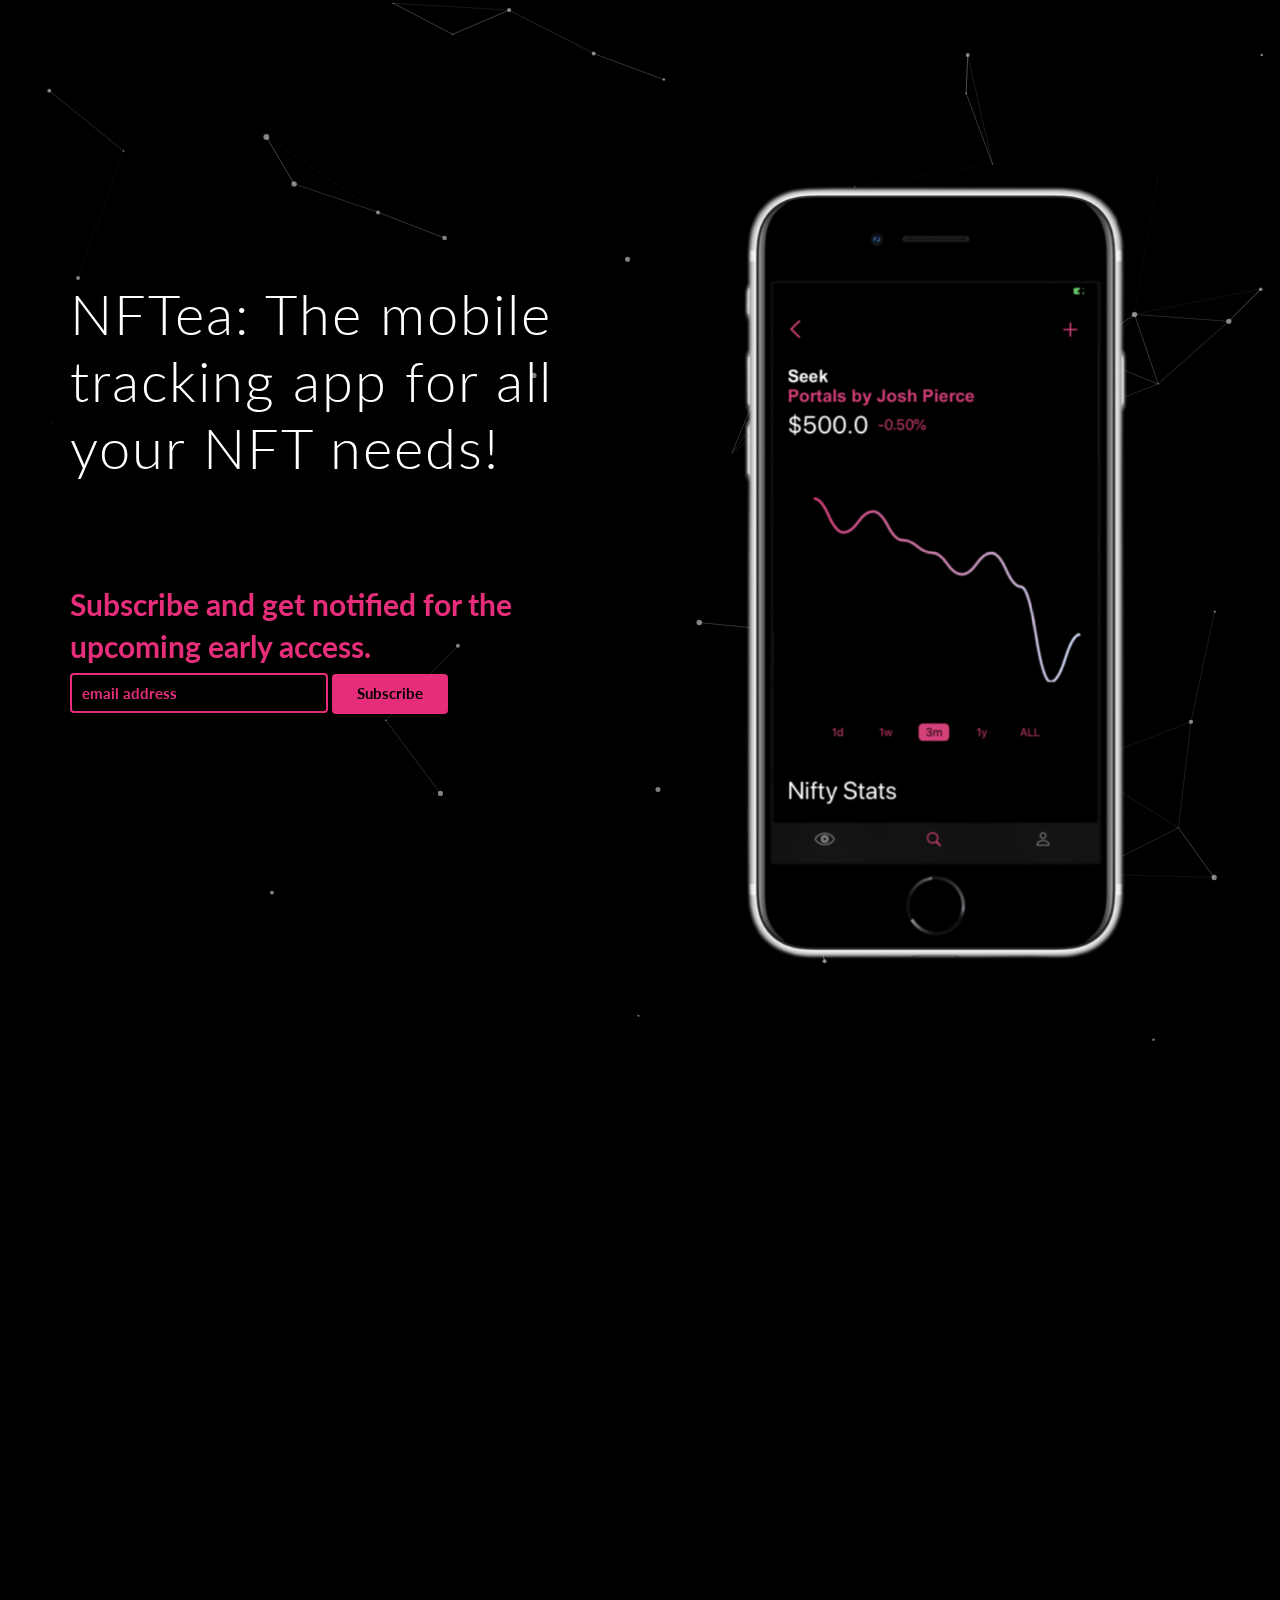
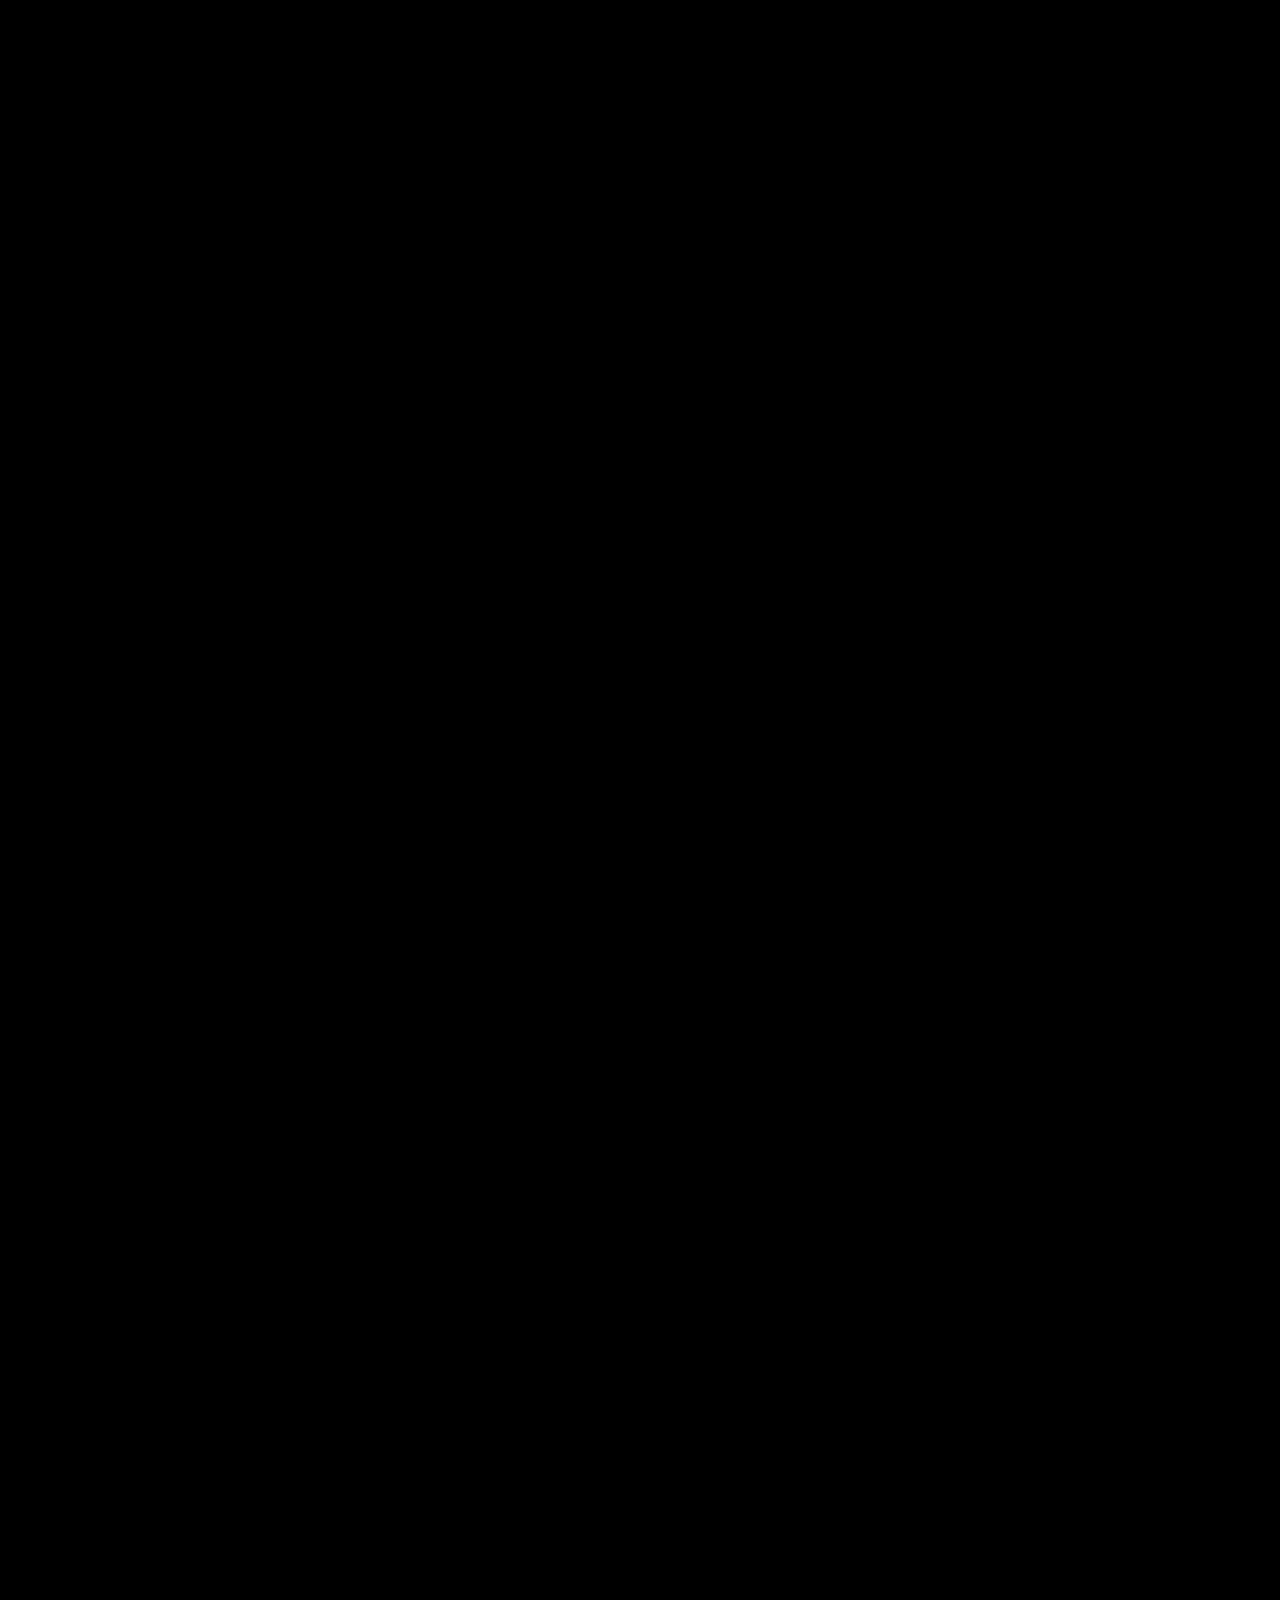
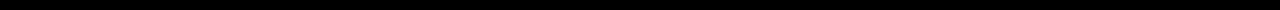
==== commit 02cb5c27: "Flavor text & Mail Chimp." ====
--- a/index.html
+++ b/index.html
@@ -39,59 +39,7 @@
 		<!--======================================================
 			Navbar
 		======================================================-->
-		<!-- <nav class='navbar navbar-fixed-top' >
-			<div class='container' >
-				
-				<div class='navbar-header' >
-					
-					<button type='button' class='navbar-toggle collapsed' data-toggle='collapse' data-target='#nav-collapse' aria-expanded='false'>
-						<span class='sr-only' >Toggle navigation</span>
-						<span class='icon-bar' ></span>
-						<span class='icon-bar' ></span>
-						<span class='icon-bar' ></span>
-					</button> -->
-					
-					<!-- <a href='#' class='navbar-brand' >
-						<img class='logo-light' src='img/nftealogo.jpg' alt>
-						<img class='logo-dark' src='img/nftealogo.jpg' alt>
-					</a>
-					
-				</div>
-				
-				<div class='collapse navbar-collapse' id='nav-collapse' >
-					
-					<ul class='nav navbar-nav navbar-right' >
-						
-						<li class='active'>
-							<a href='#intro' data-scroll>Home</a>
-						</li>
-						
-						<li>
-							<a href='#features-1' data-scroll>Features</a>
-						</li>
-						
-						<li>
-							<a href='#screenshots' data-scroll>Screenshots</a>
-						</li>
-						
-						<li>
-							<a href='#pricing' data-scroll>Pricing</a>
-						</li>
-						
-						<li>
-							<a href='#download' data-scroll>Download</a>
-						</li>
-						
-						<li>
-							<a href='#contact' data-scroll>Contact</a>
-						</li>
-						
-					</ul>
-					
-				</div>
-			</div>
-		</nav> -->
-		
+
 		
 		<!--======================================================
 			Intro Section
@@ -109,14 +57,30 @@
 						<div class='intro-text' >
 							
 							<h1 class='wow fadeInUp' data-wow-delay='.2s' >
-								NFTea: The worlds first NFT mobile tracking app!
+								NFTea: The mobile tracking app for all your NFT needs!
 						 	</h1>
-
-						 	
-							
-						</div>
-
-
+							
+						</div>
+						<div class='wow fadeInUp' data-wow-delay='.8s'>
+							<!-- Begin Mailchimp Signup Form -->
+						<div>
+							<form action="https://art.us1.list-manage.com/subscribe/post?u=d74f91fce214706c5bb7161c4&amp;id=f402772cb2" method="post" id="mc-embedded-subscribe-form" name="mc-embedded-subscribe-form" class="validate" target="_blank" novalidate>
+   					 <div id="mc_embed_signup_scroll">
+					 <div id="form-label">						
+						 <label class='mail-text' for="mce-EMAIL">Subscribe and get notified for the upcoming early access. </label>
+					 </div>
+					 <div class="email-button">
+						<input type="email" value="" name="EMAIL" class="email" id="mce-EMAIL" placeholder="email address" required>
+    <!-- real people should not fill this in and expect good things - do not remove this or risk form bot signups-->
+    							<div style="position: absolute; left: -5000px;" aria-hidden="true"><input type="text" name="b_d74f91fce214706c5bb7161c4_f402772cb2" tabindex="-1" value=""></div>
+    						<span class="clear"><input type="submit" value="Subscribe" name="subscribe" id="mc-embedded-subscribe" class="button"></div>
+							</span>
+						</div>
+							</form>
+							</div>
+
+<!--End mc_embed_signup-->
+						</div>
 					</div>
 					
 					
@@ -156,7 +120,7 @@
 							<h2 class='wow fadeInUp' data-wow-delay='.4s' >NFT Statistcs</h2>
 							
 							<p class='wow fadeInUp' data-wow-delay='.6s' >
-								 Track the prices of your favorite NFTs 
+								 Get statistics for your favorite NFTs. See live pricing updates and find the best deals in the market. All the data you need is one tap away!
 							</p>
 							
 							
@@ -189,7 +153,7 @@
 							<h2 class='wow fadeInUp' data-wow-delay='.4s' >Watchlist</h2>
 							
 							<p class='wow fadeInUp' data-wow-delay='.6s' >		
-								Add your favorite NFTs to your watchlist , to ensure that you never lose track of them again
+								Add your favorite NFTs to your watchlist to ensure that you never lose track of them again. Get push notifications so you can be on top of the NFT game.
 							</p>
 							
 							
@@ -203,272 +167,23 @@
 		<!--======================================================
 			Features Section
 		======================================================-->
-<!-- 				
-				<div class='section-header text-center' >
-				</div>
-				
-				<div class='row' >
-					
-					<div class='col-md-4' >
-						<div class='col-features text-right' >
-							
-							
-							
-						
-							
-						</div>
-					</div>
-					
-					<div class='col-md-4' >
-						
-						<div class='mockup wow fadeInUp' data-wow-delay='.2s' >
-						</div>
-						
-					</div>
-					
-					<div class='col-md-4' >
-						<div class='col-features text-left' >
-							
-		
-							
-						
-							
-						</div>
-					</div>
-				</div>
-			</div>
-		</section>
-		 -->
+
 		<!--======================================================
 			Screenshots Section
 		======================================================-->
-		<!-- <section id='screenshots' class='screenshots-section' >
-			<div class='container' >
-				
-				<div class='section-header text-center' >
-					<h2 class='wow fadeInUp' data-wow-delay='.2s' >Screenshots</h2>
-					<p class='wow fadeInUp' data-wow-delay='.4s' >
-						Check how this app looks like, it’s modern and cool
-					</p>
-				</div>
-				
-				<ul class='screenshots-slider wow fadeInRight' data-wow-delay='.6s' >
-					
-					<li>
-						<figure>
-							<img src='img/screens/1.jpg' alt>
-							<div class='overlay' >
-								<a href='img/screens/1.jpg' class='view-btn' ></a>
-							</div>
-						</figure>
-					</li>
-					
-					<li>
-						<figure>
-							<img src='img/screens/2.jpg' alt>
-							<div class='overlay' >
-								<a href='img/screens/2.jpg' class='view-btn' ></a>
-							</div>
-						</figure>
-					</li>
-					
-					<li>
-						<figure>
-							<img src='img/screens/3.jpg' alt>
-							<div class='overlay' >
-								<a href='img/screens/3.jpg' class='view-btn' ></a>
-							</div>
-						</figure>
-					</li>
-					
-					<li>
-						<figure>
-							<img src='img/screens/4.jpg' alt>
-							<div class='overlay' >
-								<a href='img/screens/4.jpg' class='view-btn' ></a>
-							</div>
-						</figure>
-					</li>
-					
-					<li>
-						<figure>
-							<img src='img/screens/5.jpg' alt>
-							<div class='overlay' >
-								<a href='img/screens/5.jpg' class='view-btn' ></a>
-							</div>
-						</figure>
-					</li>
-					
-					<li>
-						<figure>
-							<img src='img/screens/6.jpg' alt>
-							<div class='overlay' >
-								<a href='img/screens/6.jpg' class='view-btn' ></a>
-							</div>
-						</figure>
-					</li>
-					
-				</ul>
-			</div>
-		</section> -->
+		
 		
 		<!--======================================================
 			Video Section
 		======================================================-->
-		<!-- <section id='video' class='video-section parallax' data-parallax='scroll' data-image-src='img/bg-mockup.jpg' >
-			<div class='container' >
-				<div class='row' >
-					<div class='col-md-4 col-sm-6' >
-						
-						<div class='watch-video' >
-							
-							<a href='https://www.youtube.com/watch?v=0pXYp72dwl0' class='play-btn wow bounceIn' data-wow-delay='.2s' >
-								<img src='img/play-btn.png' alt>
-							</a>
-							
-							<h4 class='font-alt wow fadeInUp' data-wow-delay='.4s' >Watch Video</h4>
-							
-							<p class='wow fadeInUp' data-wow-delay='.6s' >
-								Lorem ipsum dolor sit amet, consectetur adipisicing elit, sed do eiusmod tempor incididunt ut labore et dolore magna aliqua.
-							</p>
-						
-						</div>
-						
-					</div>
-				</div>
-			</div>
-		</section>
-		 -->
 		
 		<!--======================================================
 			More Features Section
 		======================================================-->
-		<section id='features-4' class='features-2-section' >
-			<div class='container' >
-				
-				<div class='section-header text-center' >
-					<h2 class='wow fadeInUp' data-wow-delay='.2s' >More Features</h2>
-					<p class='wow fadeInUp' data-wow-delay='.4s' >We've got a lot of features, here are some more</p>
-				</div>
-				
-				<div class='row' >
-					<div class='col-md-4' >
-						
-						<div class='icon-feature wow fadeInUp' data-wow-delay='.2s' >
-						
-							
-							<div class='content' >
-								<h4>NFT directory</h4>
-								<p>
-									Browse the NFT directory for a complete list of trackable NFTs						
-								</p>
-							</div>
-							
-						</div>
-						
-					</div>
-					<div class='col-md-4' >
-						
-						<div class='icon-feature wow fadeInUp' data-wow-delay='.4s' >
-							
-						
-							
-							<div class='content' >
-								<h4>NFT Price history</h4>
-								<p>
-								Using the graph you can view NFT price history since the first time it was minted
-								</p>
-							</div>
-							
-						</div>
-					</div>
-					
-					<div class='col-md-4' >
-						
-						<div class='icon-feature wow fadeInUp' data-wow-delay='.6s' >
-							
-						
-							
-							<div class='content' >
-								<h4>Account Creation</h4>
-								<p>
-									In seconds you'll be browsing and viewing your favorite NFTs price data
-								</p>
-							</div>
-							
-						</div>
-					</div>
-				</div>
-				
-				
-				
-				<div class='mockup' >
-					<img class='shadow wow zoomIn animated' src='img/nftealogo.jpg' alt>
-					<img class='phone wow fadeInDown animated' src='img/nftealogo.jpg' alt>
-				</div>
-				
-			</div>
-		</section>
-		
+	
 		<!--======================================================
 			Contact Section
 		======================================================-->
-		<section id='contact' class='contact-section' >
-			<div class='container' >
-				
-				<div class='section-header text-center' >
-					<h2 class='wow fadeInUp' data-wow-delay='.2s' >Join the mailing list!</h2>
-				</div>
-				
-				<div class='row' >
-					<div class='col-md-8 col-md-offset-2' >
-						
-						<form id='contact-form' name='contactForm' class='contact-form' data-toggle='validator' >
-							
-							<div id='contact-form-result' ></div>
-							
-							<div class='row' >
-								<div class='col-md-6' >
-									
-									<div class='form-group' >
-										<input type='text' class='form-control wow fadeInUp' data-wow-delay='.4s' name='name' placeholder='Name' required>
-										<div class='help-block with-errors' ></div>
-									</div>
-								
-								</div>
-								<div class='col-md-6' >
-									
-									<div class='form-group' >
-										<input type='email' class='form-control wow fadeInUp' data-wow-delay='.5s' name='email' placeholder='Email' required>
-										<div class='help-block with-errors' ></div>
-									</div>
-								
-								</div>
-							</div>
-							
-							<div class='form-group' >
-								<input type='text' class='form-control wow fadeInUp' data-wow-delay='.6s' name='subject' placeholder='Subject' required>
-								<div class='help-block with-errors' ></div>
-							</div>
-							
-							<div class='form-group' >
-								<textarea class='form-control wow fadeInUp' data-wow-delay='.8s' name='message' placeholder='Message' rows='5' required></textarea>
-								<div class='help-block with-errors' ></div>
-							</div>
-							
-							<div class='form-group text-center' >
-								<button type='submit' class='btn-custom wow fadeInUp' data-wow-delay='1s' >
-									JOIN
-								</button>
-							</div>
-							
-						</form>
-					</div>
-				</div>
-			</div>
-		</section>
-		
-
 		
 		<!--======================================================
 			JavaScript Files
@@ -486,4 +201,4 @@
 		<script src='js/smooth-scroll.min.js' ></script>
 		<script src='js/script.js' ></script>
 	</body>
-</html>+</html>
--- a/css/style.css
+++ b/css/style.css
@@ -280,6 +280,55 @@
 	padding:100px 0;
 	padding-top:160px;
 }
+
+.mail-text{
+	color:#E62D7A;
+	font-size:30px;
+}
+.email{
+	background-color: black;
+	font-weight: bold;
+	font-size: 15px;
+	border-color: #E62D7A;
+	border-style: solid;
+	color:#E62D7A;
+	height: 40px;
+	border-radius: 4px;
+	padding-left: 10px;
+}
+#mce-EMAIL{
+	color:#E62D7A
+}
+
+.button{
+	width: 116px;
+	height: 40px;
+	border-color: #E62D7A;
+	border-style: solid;
+	padding-bottom: 0px;
+	background-color: #E62D7A;
+	color: black;
+	font-weight: bold;
+	border-radius: 4px;
+	font-size: 15px;
+
+}
+.button:hover {
+	background-color: black; /* Green */
+	color: #E62D7A;
+  }
+
+.email-button{
+	height: 60px;
+    width: 700px;
+}
+input::-webkit-input-placeholder{
+    color:#E62D7A;
+}
+
+input{
+	width: 258px;
+}
 .particle-bg{
 	position:absolute;
 	top:0;
@@ -297,9 +346,13 @@
 	left:0;
 	z-index:2;
 }
+.form-label > label{
+	text-align: center;
+
+}
 .intro-text{
 	padding-top:120px;
-	padding-bottom:105px;
+	padding-bottom:76px;
 }
 .intro-text > h1{
 	font-weight:300;
@@ -1136,4 +1189,4 @@
 		margin-top:10px;
 		border-top-color:rgba(0,0,0,.07);
 	}
-}+}
